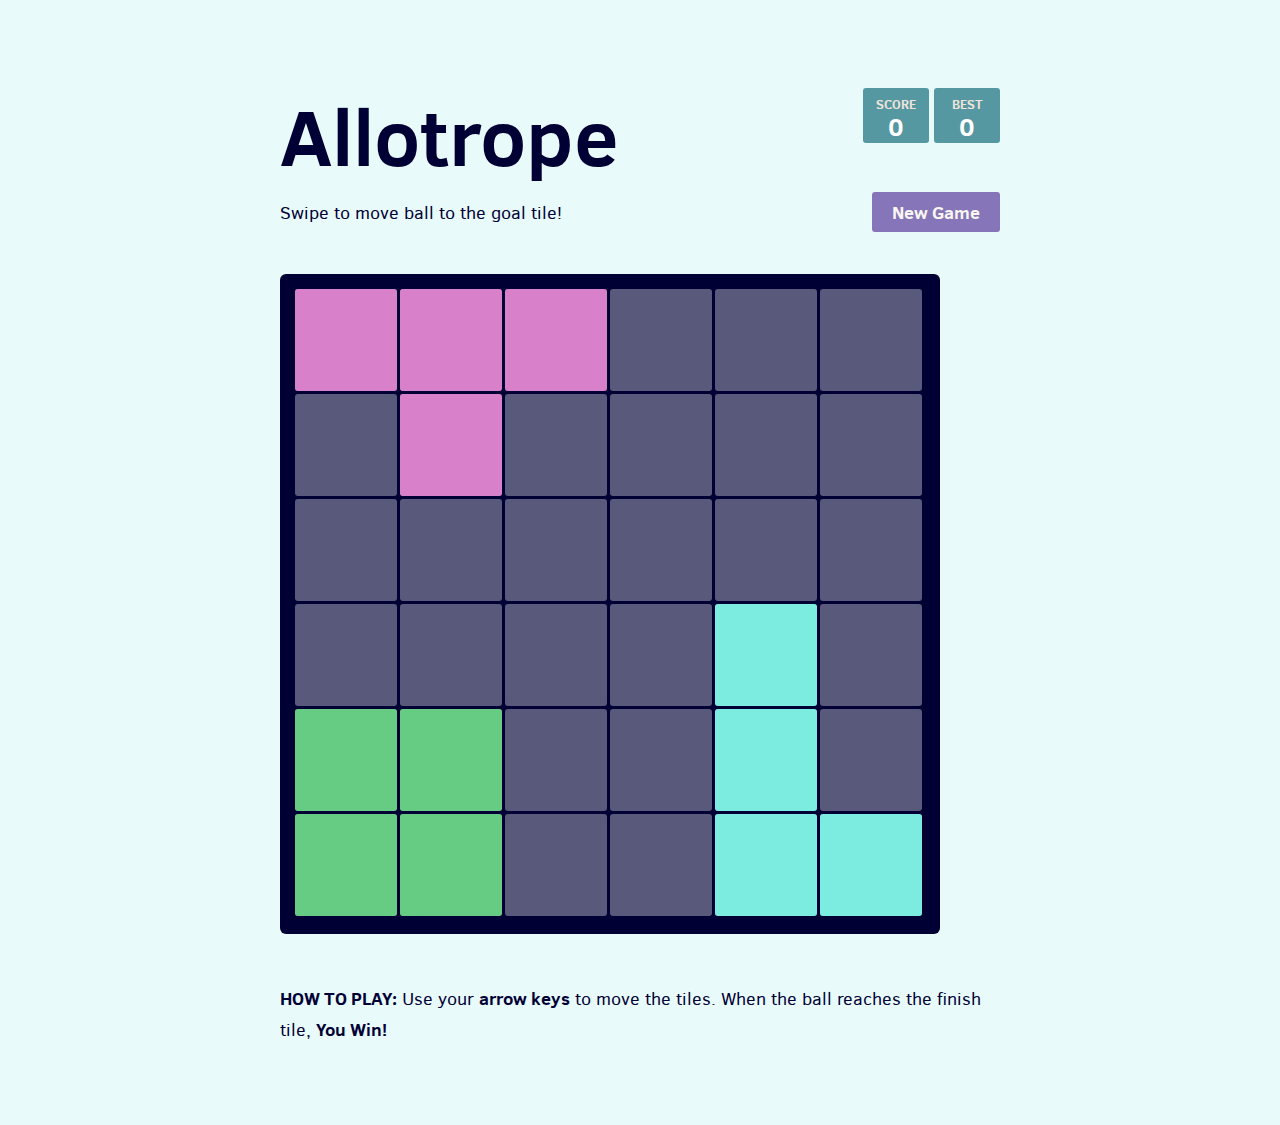
==== index.html @ 6941cb6e "beginning development for proper movement" ====
<!DOCTYPE html>
<html>
<head>
  <meta charset="utf-8">
  <title>Allotrope</title>

  <link href="style/main.css" rel="stylesheet" type="text/css">
  <link rel="shortcut icon" href="http://scott-swarthout.github.io/allotrope-js/Allotrope Logo.ico">
  <link rel="apple-touch-icon" href="meta/apple-touch-icon.png">
  <link rel="apple-touch-startup-image" href="meta/apple-touch-startup-image-640x1096.png" media="(device-width: 320px) and (device-height: 568px) and (-webkit-device-pixel-ratio: 2)"> <!-- iPhone 5+ -->
  <link rel="apple-touch-startup-image" href="meta/apple-touch-startup-image-640x920.png"  media="(device-width: 320px) and (device-height: 480px) and (-webkit-device-pixel-ratio: 2)"> <!-- iPhone, retina -->
  <meta name="apple-mobile-web-app-capable" content="yes">
  <meta name="apple-mobile-web-app-status-bar-style" content="black">

  <meta name="HandheldFriendly" content="True">
  <meta name="MobileOptimized" content="320">
  <meta name="viewport" content="width=device-width, target-densitydpi=160dpi, initial-scale=1.0, maximum-scale=1, user-scalable=no, minimal-ui">
</head>
<body>
  <div class="container">
    <div class="heading">
      <h1 class="title">Allotrope</h1>
      <div class="scores-container">
        <div class="score-container">0</div>
        <div class="best-container">0</div>
      </div>
    </div>

    <div class="above-game">
      <p class="game-intro">Swipe to move ball to the goal tile!</p>
      <a class="restart-button">New Game</a>
    </div>

    <div class="game-container">
      <div class="game-message">
        <p></p>
        <div class="lower">
	        <a class="keep-playing-button">Keep going</a>
          <a class="retry-button">Try again</a>
        </div>
      </div>

      <div class="grid-container">
        <div class="grid-row">
          <div class="grid-cell"></div>
          <div class="grid-goalcell"></div>
          <div class="grid-cell"></div>
          <div class="grid-cell"></div>
          <div class="grid-cell"></div>
          <div class="grid-cell"></div>
        </div>
        <div class="grid-row">
          <div class="grid-cell"></div>
          <div class="grid-cell"></div>
          <div class="grid-cell"></div>
          <div class="grid-cell"></div>
          <div class="grid-cell"></div>
          <div class="grid-cell"></div>
        </div>
        <div class="grid-row">
          <div class="grid-cell"></div>
          <div class="grid-cell"></div>
          <div class="grid-cell"></div>
          <div class="grid-cell"></div>
          <div class="grid-cell"></div>
          <div class="grid-cell"></div>
        </div>
        <div class="grid-row">
          <div class="grid-cell"></div>
          <div class="grid-cell"></div>
          <div class="grid-cell"></div>
          <div class="grid-cell"></div>
          <div class="grid-cell"></div>
          <div class="grid-cell"></div>
        </div>
        <div class="grid-row">
          <div class="grid-cell"></div>
          <div class="grid-cell"></div>
          <div class="grid-cell"></div>
          <div class="grid-cell"></div>
          <div class="grid-cell"></div>
          <div class="grid-cell"></div>
        </div>
        <div class="grid-row">
          <div class="grid-cell"></div>
          <div class="grid-cell"></div>
          <div class="grid-cell"></div>
          <div class="grid-cell"></div>
          <div class="grid-cell"></div>
          <div class="grid-cell"></div>
        </div>
      </div>

      <div class="tile-container">

      </div>
    </div>

    <p class="game-explanation">
      <strong class="important">How to play:</strong> Use your <strong>arrow keys</strong> to move the tiles. When the ball reaches the finish tile, <strong>You Win!</strong>
    </p>
   
  </div>
  <script src="http://ajax.googleapis.com/ajax/libs/jquery/1.11.1/jquery.min.js"></script>
  <script src="js/bind_polyfill.js"></script>
  <script src="js/classlist_polyfill.js"></script>
  <script src="js/animframe_polyfill.js"></script>
  <script src="js/keyboard_input_manager.js"></script>
  <script src="js/html_actuator.js"></script>
  <script src="js/grid.js"></script>
  <script src="js/tile.js"></script>
  <script src="js/local_storage_manager.js"></script>
  <script src="js/game_manager.js"></script>
  <script src="js/application.js"></script>
</body>
</html>
---- style/main.css ----
@import url(fonts/clear-sans.css);
html, body {
  margin: 0;
  padding: 0;
  background: #E9FAFA;
  color: #000035;
  font-family: "Clear Sans", "Helvetica Neue", Arial, sans-serif;
  font-size: 18px; }

body {
  margin: 80px 0; }

.heading:after {
  content: "";
  display: block;
  clear: both; }

h1.title {
  font-size: 80px;
  font-weight: bold;
  margin: 0;
  display: block;
  float: left; }

@-webkit-keyframes move-up {
  0% {
    top: 25px;
    opacity: 1; }

  100% {
    top: -50px;
    opacity: 0; } }
@-moz-keyframes move-up {
  0% {
    top: 25px;
    opacity: 1; }

  100% {
    top: -50px;
    opacity: 0; } }
@keyframes move-up {
  0% {
    top: 25px;
    opacity: 1; }

  100% {
    top: -50px;
    opacity: 0; } }
.scores-container {
  float: right;
  text-align: right; }

.score-container, .best-container {
  position: relative;
  display: inline-block;
  background: #5698A2;
  padding: 15px 25px;
  font-size: 25px;
  height: 25px;
  line-height: 47px;
  font-weight: bold;
  border-radius: 3px;
  color: white;
  margin-top: 8px;
  text-align: center; }
  .score-container:after, .best-container:after {
    position: absolute;
    width: 100%;
    top: 10px;
    left: 0;
    text-transform: uppercase;
    font-size: 13px;
    line-height: 13px;
    text-align: center;
    color: #eee4da; }
  .score-container .score-addition, .best-container .score-addition {
    position: absolute;
    right: 30px;
    color: red;
    font-size: 25px;
    line-height: 25px;
    font-weight: bold;
    color: rgba(119, 110, 101, 0.9);
    z-index: 100;
    -webkit-animation: move-up 600ms ease-in;
    -moz-animation: move-up 600ms ease-in;
    animation: move-up 600ms ease-in;
    -webkit-animation-fill-mode: both;
    -moz-animation-fill-mode: both;
    animation-fill-mode: both; }

.score-container:after {
  content: "Score"; }

.best-container:after {
  content: "Best"; }

p {
  margin-top: 0;
  margin-bottom: 10px;
  line-height: 1.65; }

a {
  color: #776e65;
  font-weight: bold;
  text-decoration: underline;
  cursor: pointer; }

strong.important {
  text-transform: uppercase; }

hr {
  border: none;
  border-bottom: 1px solid #d8d4d0;
  margin-top: 20px;
  margin-bottom: 30px; }

.container {
  width: 720px; /*Changed Value*/
  margin: 0 auto; }

@-webkit-keyframes fade-in {
  0% {
    opacity: 0; }

  100% {
    opacity: 1; } }
@-moz-keyframes fade-in {
  0% {
    opacity: 0; }

  100% {
    opacity: 1; } }
@keyframes fade-in {
  0% {
    opacity: 0; }

  100% {
    opacity: 1; } }
.game-container {
  margin-top: 40px;
  position: relative;
  padding: 15px;
  cursor: default;
  -webkit-touch-callout: none;
  -ms-touch-callout: none;
  -webkit-user-select: none;
  -moz-user-select: none;
  -ms-user-select: none;
  -ms-touch-action: none;
  touch-action: none;
  background: #000035;
  border-radius: 6px;
  width: 660px; /*Changed Value*/
  height: 660px;/*Changed Value*/
  -webkit-box-sizing: border-box;
  -moz-box-sizing: border-box;
  box-sizing: border-box; }
  .game-container .game-message {
    display: none;
    position: absolute;
    top: 0;
    right: 0;
    bottom: 0;
    left: 0;
    background: rgba(238, 228, 218, 0.5);
    z-index: 100;
    text-align: center;
    -webkit-animation: fade-in 800ms ease 1200ms;
    -moz-animation: fade-in 800ms ease 1200ms;
    animation: fade-in 800ms ease 1200ms;
    -webkit-animation-fill-mode: both;
    -moz-animation-fill-mode: both;
    animation-fill-mode: both; }
    .game-container .game-message p {
      font-size: 60px;
      font-weight: bold;
      height: 60px;
      line-height: 60px;
      margin-top: 222px; }
    .game-container .game-message .lower {
      display: block;
      margin-top: 59px; }
    .game-container .game-message a {
      display: inline-block;
      background: #8f7a66;
      border-radius: 3px;
      padding: 0 20px;
      text-decoration: none;
      color: #f9f6f2;
      height: 40px;
      line-height: 42px;
      margin-left: 9px; }
      .game-container .game-message a.keep-playing-button {
        display: none; }
    .game-container .game-message.game-won {
      background: rgba(237, 194, 46, 0.5);
      color: #f9f6f2; }
      .game-container .game-message.game-won a.keep-playing-button {
        display: inline-block; }
    .game-container .game-message.game-won, .game-container .game-message.game-over {
      display: block; }

.grid-container {
  position: absolute;
  z-index: 1; }

.grid-row {
  margin-bottom: 3px; }
  .grid-row:last-child {
    margin-bottom: 0; }
  .grid-row:after {
    content: "";
    display: block;
    clear: both; }
.grid-goalcell{
  width: 102px;/*Changed Value*/
  height: 102px;/*Changed Value*/
  margin-right: 3px;
  float: left;
  border-radius: 3px;
  /*background-image: url("file:///home/chronos/u-d3b57c713d5e4509a0c4be93cec22db57192ea99/Downloads/allotrope-js/checkered_border_transparent.png");*/
  background-image: url("http://scott-swarthout.github.io/allotrope-js/checkered_border_transparent.png");
  background-color: rgba(255, 255, 255, 0.35);
}
.grid-cell {
  width: 102px;/*Changed Value*/
  height: 102px;/*Changed Value*/
  margin-right: 3px;
  float: left;
  border-radius: 3px;
  background-color: rgba(255, 255, 255, 0.35);
  }
  .grid-cell:last-child {
    margin-right: 0; }

.tile-container {
  position: absolute;
  z-index: 2; }

.tile, .tile .tile-inner {
  width: 102px;/*Changed Value*/
  height: 102px;/*Changed Value*/
  line-height: 112px; }/*Changed Value*/
.tile.tile-position-1-1 {
  -webkit-transform: translate(0px, 0px);
  -moz-transform: translate(0px, 0px);
  transform: translate(0px, 0px); }
.tile.tile-position-1-2 {
  -webkit-transform: translate(0px, 105px);
  -moz-transform: translate(0px, 105px);
  transform: translate(0px, 105px); }
.tile.tile-position-1-3 {
  -webkit-transform: translate(0px, 210px);
  -moz-transform: translate(0px, 210px);
  transform: translate(0px, 210px); }
.tile.tile-position-1-4 {
  -webkit-transform: translate(0px, 315px);
  -moz-transform: translate(0px, 315px);
  transform: translate(0px, 315px); }
.tile.tile-position-1-5 {
  -webkit-transform: translate(0px, 420px);
  -moz-transform: translate(0px, 420px);
  transform: translate(0px, 420px); }
.tile.tile-position-1-6 {
  -webkit-transform: translate(0px, 525px);
  -moz-transform: translate(0px, 525px);
  transform: translate(0px, 525px); }
.tile.tile-position-2-1 {
  -webkit-transform: translate(105px, 0px);
  -moz-transform: translate(105px, 0px);
  transform: translate(105px, 0px); }
.tile.tile-position-2-2 {
  -webkit-transform: translate(105px, 105px);
  -moz-transform: translate(105px, 105px);
  transform: translate(105px, 105px); }
.tile.tile-position-2-3 {
  -webkit-transform: translate(105px, 210px);
  -moz-transform: translate(105px, 210px);
  transform: translate(105px, 210px); }
.tile.tile-position-2-4 {
  -webkit-transform: translate(105px, 315px);
  -moz-transform: translate(105px, 315px);
  transform: translate(105px, 315px); }
.tile.tile-position-2-5 {
  -webkit-transform: translate(105px, 420px);
  -moz-transform: translate(105px, 420px);
  transform: translate(105px, 420px); }
.tile.tile-position-2-6 {
  -webkit-transform: translate(105px, 525px);
  -moz-transform: translate(105px, 525px);
  transform: translate(105px, 525px); }
.tile.tile-position-3-1 {
  -webkit-transform: translate(210px, 0px);
  -moz-transform: translate(210px, 0px);
  transform: translate(210px, 0px); }
.tile.tile-position-3-2 {
  -webkit-transform: translate(210px, 105px);
  -moz-transform: translate(210px, 105px);
  transform: translate(210px, 105px); }
.tile.tile-position-3-3 {
  -webkit-transform: translate(210px, 210px);
  -moz-transform: translate(210px, 210px);
  transform: translate(210px, 210px); }
.tile.tile-position-3-4 {
  -webkit-transform: translate(210px, 315px);
  -moz-transform: translate(210px, 315px);
  transform: translate(210px, 315px); }
.tile.tile-position-3-5 {
  -webkit-transform: translate(210px, 420px);
  -moz-transform: translate(210px, 420px);
  transform: translate(210px, 420px); }
.tile.tile-position-3-6 {
  -webkit-transform: translate(210px, 525px);
  -moz-transform: translate(210px, 525px);
  transform: translate(210px, 525px); }
.tile.tile-position-4-1 {
  -webkit-transform: translate(315px, 0px);
  -moz-transform: translate(315px, 0px);
  transform: translate(315px, 0px); }
.tile.tile-position-4-2 {
  -webkit-transform: translate(315px, 105px);
  -moz-transform: translate(315px, 105px);
  transform: translate(315px, 105px); }
.tile.tile-position-4-3 {
  -webkit-transform: translate(315px, 210px);
  -moz-transform: translate(315px, 210px);
  transform: translate(315px, 210px); }
.tile.tile-position-4-4 {
  -webkit-transform: translate(315px, 315px);
  -moz-transform: translate(315px, 315px);
  transform: translate(315px, 315px); }
.tile.tile-position-4-5 {
  -webkit-transform: translate(315px, 420px);
  -moz-transform: translate(315px, 420px);
  transform: translate(315px, 420px); }
.tile.tile-position-4-6 {
  -webkit-transform: translate(315px, 525px);
  -moz-transform: translate(315px, 525px);
  transform: translate(315px, 525px); }
.tile.tile-position-5-1 {
  -webkit-transform: translate(420px, 0px);
  -moz-transform: translate(420px, 0px);
  transform: translate(420px, 0px); }
.tile.tile-position-5-2 {
  -webkit-transform: translate(420px, 105px);
  -moz-transform: translate(420px, 105px);
  transform: translate(420px, 105px); }
.tile.tile-position-5-3 {
  -webkit-transform: translate(420px, 210px);
  -moz-transform: translate(420px, 210px);
  transform: translate(420px, 210px); }
.tile.tile-position-5-4 {
  -webkit-transform: translate(420px, 315px);
  -moz-transform: translate(420px, 315px);
  transform: translate(420px, 315px); }
.tile.tile-position-5-5 {
  -webkit-transform: translate(420px, 420);
  -moz-transform: translate(420px, 420px);
  transform: translate(420px, 420px); }
.tile.tile-position-5-6 {
  -webkit-transform: translate(420px, 525px);
  -moz-transform: translate(420px, 525px);
  transform: translate(420px, 525px); }
.tile.tile-position-6-1 {
  -webkit-transform: translate(525px, 0px);
  -moz-transform: translate(525px, 0px);
  transform: translate(525px, 0px); }
.tile.tile-position-6-2 {
  -webkit-transform: translate(525px, 105px);
  -moz-transform: translate(525px, 105px);
  transform: translate(525px, 105px); }
.tile.tile-position-6-3 {
  -webkit-transform: translate(525px, 210px);
  -moz-transform: translate(525px, 210px);
  transform: translate(525px, 210px); }
.tile.tile-position-6-4 {
  -webkit-transform: translate(525px, 315px);
  -moz-transform: translate(525px, 315px);
  transform: translate(525px, 315px); }
.tile.tile-position-6-5 {
  -webkit-transform: translate(525px, 420);
  -moz-transform: translate(525px, 420px);
  transform: translate(525px, 420px); }
.tile.tile-position-6-6 {
  -webkit-transform: translate(525px, 525px);
  -moz-transform: translate(525px, 525px);
  transform: translate(525px, 525px); }
.tile {
  position: absolute;
  -webkit-transition: 200ms ease-in-out;
  -moz-transition: 200ms ease-in-out;
  transition: 200ms ease-in-out;
  -webkit-transition-property: -webkit-transform;
  -moz-transition-property: -moz-transform;
  transition-property: transform; }
  .tile .tile-inner {
    
    background: #eee4da;
    text-align: center;
    font-weight: bold;
    z-index: 10;
    font-size: 55px; }
  .tile.tile-T .tile-inner {
    background: #D880CA;
    border-radius: 3px;
    /*box-shadow: 0 0 30px 10px rgba(243, 215, 116, 0), inset 0 0 0 1px rgba(255, 255, 255, 0); }*/}
  .tile.tile-L .tile-inner {
    background: #7BECDF;
    border-radius: 3px;
    /*box-shadow: 0 0 30px 10px rgba(243, 215, 116, 0), inset 0 0 0 1px rgba(255, 255, 255, 0); }*/}
  .tile.tile-O .tile-inner {
    color: #f9f6f2;
    background: #67CC83;
    border-radius: 3px;}
  .tile.tile-S .tile-inner {
    color: #f9f6f2;
    background: #759AFA;
    border-radius: 3px;
  }
  .tile.tile-Z .tile-inner {
    color: #f9f6f2;
    background: #E0E044;
    border-radius: 3px;
  }
  .tile.tile-J .tile-inner {
    color: #f9f6f2;
    background: #C466F0;
    border-radius: 3px;
  }
  .tile.tile-W .tile-inner {
    color: #f9f6f2;
    background: #000035;
    border-radius: 3px;
  }
  .tile.tile-B .tile-inner {
    color: #f9f6f2;
    background: #FFFFFF;
    border-radius: 51px;
  }
  /*.tile.tile-128 .tile-inner {*/
  /*  color: #f9f6f2;*/
  /*  background: #edcf72;*/
    /*box-shadow: 0 0 30px 10px rgba(243, 215, 116, 0.2381), inset 0 0 0 1px rgba(255, 255, 255, 0.14286);*/
  /*  font-size: 45px; }*/
  /*  @media screen and (max-width: 720px) {*/
  /*    .tile.tile-128 .tile-inner {*/
  /*      font-size: 25px; } }*/
  /*.tile.tile-256 .tile-inner {*/
  /*  color: #f9f6f2;*/
  /*  background: #edcc61;*/
    /*box-shadow: 0 0 30px 10px rgba(243, 215, 116, 0.31746), inset 0 0 0 1px rgba(255, 255, 255, 0.19048);*/
  /*  font-size: 45px; }*/
  /*  @media screen and (max-width: 720px) {*/
  /*    .tile.tile-256 .tile-inner {*/
  /*      font-size: 25px; } }*/
  /*.tile.tile-512 .tile-inner {*/
  /*  color: #f9f6f2;*/
  /*  background: #edc850;*/
    /*box-shadow: 0 0 30px 10px rgba(243, 215, 116, 0.39683), inset 0 0 0 1px rgba(255, 255, 255, 0.2381);*/
  /*  font-size: 45px; }*/
  /*  @media screen and (max-width: 720px) {*/
  /*    .tile.tile-512 .tile-inner {*/
  /*      font-size: 25px; } }*/
  /*.tile.tile-1024 .tile-inner {*/
  /*  color: #f9f6f2;*/
  /*  background: #edc53f;*/
    /*box-shadow: 0 0 30px 10px rgba(243, 215, 116, 0.47619), inset 0 0 0 1px rgba(255, 255, 255, 0.28571);*/
  /*  font-size: 35px; }*/
  /*  @media screen and (max-width: 720px) {*/
  /*    .tile.tile-1024 .tile-inner {*/
  /*      font-size: 15px; } }*/
  /*.tile.tile-2048 .tile-inner {*/
  /*  color: #f9f6f2;*/
  /*  background: #edc22e;*/
    /*box-shadow: 0 0 30px 10px rgba(243, 215, 116, 0.55556), inset 0 0 0 1px rgba(255, 255, 255, 0.33333);*/
  /*  font-size: 35px; }*/
  /*  @media screen and (max-width: 720px) {*/
  /*    .tile.tile-2048 .tile-inner {*/
  /*      font-size: 15px; } }*/
  /*.tile.tile-super .tile-inner {*/
  /*  color: #f9f6f2;*/
  /*  background: #3c3a32;*/
  /*  font-size: 30px; }*/
  /*  @media screen and (max-width: 720px) {*/
  /*    .tile.tile-super .tile-inner {*/
  /*      font-size: 10px; } }*/

@-webkit-keyframes appear {
  0% {
    opacity: 0;
    -webkit-transform: scale(0);
    -moz-transform: scale(0);
    transform: scale(0); }

  100% {
    opacity: 1;
    -webkit-transform: scale(1);
    -moz-transform: scale(1);
    transform: scale(1); } }
@-moz-keyframes appear {
  0% {
    opacity: 0;
    -webkit-transform: scale(0);
    -moz-transform: scale(0);
    transform: scale(0); }

  100% {
    opacity: 1;
    -webkit-transform: scale(1);
    -moz-transform: scale(1);
    transform: scale(1); } }
@keyframes appear {
  0% {
    opacity: 0;
    -webkit-transform: scale(0);
    -moz-transform: scale(0);
    transform: scale(0); }

  100% {
    opacity: 1;
    -webkit-transform: scale(1);
    -moz-transform: scale(1);
    transform: scale(1); } }
.tile-new .tile-inner {
  -webkit-animation: appear 200ms ease 100ms;
  -moz-animation: appear 200ms ease 100ms;
  animation: appear 200ms ease 100ms;
  -webkit-animation-fill-mode: backwards;
  -moz-animation-fill-mode: backwards;
  animation-fill-mode: backwards; }

@-webkit-keyframes pop {
  0% {
    -webkit-transform: scale(0);
    -moz-transform: scale(0);
    transform: scale(0); }

  50% {
    -webkit-transform: scale(1.2);
    -moz-transform: scale(1.2);
    transform: scale(1.2); }

  100% {
    -webkit-transform: scale(1);
    -moz-transform: scale(1);
    transform: scale(1); } }
@-moz-keyframes pop {
  0% {
    -webkit-transform: scale(0);
    -moz-transform: scale(0);
    transform: scale(0); }

  50% {
    -webkit-transform: scale(1.2);
    -moz-transform: scale(1.2);
    transform: scale(1.2); }

  100% {
    -webkit-transform: scale(1);
    -moz-transform: scale(1);
    transform: scale(1); } }
@keyframes pop {
  0% {
    -webkit-transform: scale(0);
    -moz-transform: scale(0);
    transform: scale(0); }

  50% {
    -webkit-transform: scale(1.2);
    -moz-transform: scale(1.2);
    transform: scale(1.2); }

  100% {
    -webkit-transform: scale(1);
    -moz-transform: scale(1);
    transform: scale(1); } }
.tile-merged .tile-inner {
  z-index: 20;
  -webkit-animation: pop 200ms ease 100ms;
  -moz-animation: pop 200ms ease 100ms;
  animation: pop 200ms ease 100ms;
  -webkit-animation-fill-mode: backwards;
  -moz-animation-fill-mode: backwards;
  animation-fill-mode: backwards; }

.above-game:after {
  content: "";
  display: block;
  clear: both; }

.game-intro {
  float: left;
  line-height: 42px;
  margin-bottom: 0; }

.restart-button {
  display: inline-block;
  background: #8675B9;
  border-radius: 3px;
  padding: 0 20px;
  text-decoration: none;
  color: #f9f6f2;
  height: 40px;
  line-height: 42px;
  display: block;
  text-align: center;
  float: right; }

.game-explanation {
  margin-top: 50px; }

@media screen and (max-width: 720px) {
  html, body {
    font-size: 15px; }

  body {
    margin: 20px 0;
    padding: 0 20px; }

  h1.title {
    font-size: 27px;
    margin-top: 15px; }

  .container {
    width: 280px;
    margin: 0 auto; }

  .score-container, .best-container {
    margin-top: 0;
    padding: 15px 10px;
    min-width: 40px; }

  .heading {
    margin-bottom: 10px; }

  .game-intro {
    width: 55%;
    display: block;
    box-sizing: border-box;
    line-height: 1.65; }

  .restart-button {
    width: 42%;
    padding: 0;
    display: block;
    box-sizing: border-box;
    margin-top: 2px; }
    
  .grid-goalcell{
  width: 45px;/*Changed Value*/
  height: 45px;/*Changed Value*/
  margin-right: 3px;
  float: left;
  border-radius: 3px;
  /*background-image: url("file:///home/chronos/u-d3b57c713d5e4509a0c4be93cec22db57192ea99/Downloads/allotrope-js/checkered_border_transparent_small.png");*/
  background-image: url("http://scott-swarthout.github.io/allotrope-js/checkered_border_transparent_small.png");
  background-color: rgba(255, 255, 255, 0.35);
}

  .game-container {
    margin-top: 17px;
    position: relative;
    padding: 10px;
    cursor: default;
    -webkit-touch-callout: none;
    -ms-touch-callout: none;
    -webkit-user-select: none;
    -moz-user-select: none;
    -ms-user-select: none;
    -ms-touch-action: none;
    touch-action: none;
    background: #000035;
    border-radius: 6px;
    width: 308px;
    height: 308px;
    -webkit-box-sizing: border-box;
    -moz-box-sizing: border-box;
    box-sizing: border-box; }
    .game-container .game-message {
      display: none;
      position: absolute;
      top: 0;
      right: 0;
      bottom: 0;
      left: 0;
      background: rgba(238, 228, 218, 0.5);
      z-index: 100;
      text-align: center;
      -webkit-animation: fade-in 800ms ease 1200ms;
      -moz-animation: fade-in 800ms ease 1200ms;
      animation: fade-in 800ms ease 1200ms;
      -webkit-animation-fill-mode: both;
      -moz-animation-fill-mode: both;
      animation-fill-mode: both; }
      .game-container .game-message p {
        font-size: 60px;
        font-weight: bold;
        height: 60px;
        line-height: 60px;
        margin-top: 222px; }
      .game-container .game-message .lower {
        display: block;
        margin-top: 59px; }
      .game-container .game-message a {
        display: inline-block;
        background: #8f7a66;
        border-radius: 3px;
        padding: 0 20px;
        text-decoration: none;
        color: #f9f6f2;
        height: 40px;
        line-height: 42px;
        margin-left: 9px; }
        .game-container .game-message a.keep-playing-button {
          display: none; }
      .game-container .game-message.game-won {
        background: rgba(237, 194, 46, 0.5);
        color: #f9f6f2; }
        .game-container .game-message.game-won a.keep-playing-button {
          display: inline-block; }
      .game-container .game-message.game-won, .game-container .game-message.game-over {
        display: block; }

  .grid-container {
    height:288px;
    width:288px;
    position: absolute;
    z-index: 1; }

  .grid-row {
    margin-bottom: 10px;
    height:38px;
    width:288px;
  }
    /*.grid-row:last-child {*/
    /*  margin-bottom: 0; }*/
    .grid-row:after {
      content: "";
      display: block;
      clear: both; }

  .grid-cell {
    width: 45px;
    height: 45px;
    margin-right: 3px;
    float: left;
    border-radius: 3px;
    background: rgba(255, 255, 255, 0.35); }
    .grid-cell:last-child {
      margin-right: 0; }

  .tile-container {
    position: absolute;
    z-index: 2; }

  .tile, .tile .tile-inner {
    width: 45px;
    height: 45px;
    line-height: 67.5px; }
 .tile.tile-position-1-1 {
  -webkit-transform: translate(0px, 0px);
  -moz-transform: translate(0px, 0px);
  transform: translate(0px, 0px); }
.tile.tile-position-1-2 {
  -webkit-transform: translate(0px, 48px);
  -moz-transform: translate(0px, 48px);
  transform: translate(0px, 48px); }
.tile.tile-position-1-3 {
  -webkit-transform: translate(0px, 96px);
  -moz-transform: translate(0px, 96px);
  transform: translate(0px, 96px); }
.tile.tile-position-1-4 {
  -webkit-transform: translate(0px, 144px);
  -moz-transform: translate(0px, 144px);
  transform: translate(0px, 144px); }
.tile.tile-position-1-5 {
  -webkit-transform: translate(0px, 192px);
  -moz-transform: translate(0px, 192px);
  transform: translate(0px, 192px); }
.tile.tile-position-1-6 {
  -webkit-transform: translate(0px, 240px);
  -moz-transform: translate(0px, 240px);
  transform: translate(0px, 240px); }
.tile.tile-position-2-1 {
  -webkit-transform: translate(48px, 0px);
  -moz-transform: translate(48px, 0px);
  transform: translate(48px, 0px); }
.tile.tile-position-2-2 {
  -webkit-transform: translate(48px, 48px);
  -moz-transform: translate(48px, 48px);
  transform: translate(48px, 48px); }
.tile.tile-position-2-3 {
  -webkit-transform: translate(48px, 96px);
  -moz-transform: translate(48px, 96px);
  transform: translate(48px, 96px); }
.tile.tile-position-2-4 {
  -webkit-transform: translate(48px, 144px);
  -moz-transform: translate(48px, 144px);
  transform: translate(48px, 144px); }
.tile.tile-position-2-5 {
  -webkit-transform: translate(48px, 192px);
  -moz-transform: translate(48px, 192px);
  transform: translate(48px, 192px); }
.tile.tile-position-2-6 {
  -webkit-transform: translate(48px, 240px);
  -moz-transform: translate(48px, 240px);
  transform: translate(48px, 240px); }
.tile.tile-position-3-1 {
  -webkit-transform: translate(96px, 0px);
  -moz-transform: translate(96px, 0px);
  transform: translate(96px, 0px); }
.tile.tile-position-3-2 {
  -webkit-transform: translate(96px, 48px);
  -moz-transform: translate(96px, 48px);
  transform: translate(96px, 48px); }
.tile.tile-position-3-3 {
  -webkit-transform: translate(96px, 96px);
  -moz-transform: translate(96px, 96px);
  transform: translate(96px, 96px); }
.tile.tile-position-3-4 {
  -webkit-transform: translate(96px, 144px);
  -moz-transform: translate(96px, 144px);
  transform: translate(96px, 144px); }
.tile.tile-position-3-5 {
  -webkit-transform: translate(96px, 192px);
  -moz-transform: translate(96px, 192px);
  transform: translate(96px, 192px); }
.tile.tile-position-3-6 {
  -webkit-transform: translate(96px, 240px);
  -moz-transform: translate(96px, 240px);
  transform: translate(96px, 240px); }
.tile.tile-position-4-1 {
  -webkit-transform: translate(144px, 0px);
  -moz-transform: translate(144px, 0px);
  transform: translate(144px, 0px); }
.tile.tile-position-4-2 {
  -webkit-transform: translate(144px, 48px);
  -moz-transform: translate(144px, 48px);
  transform: translate(144px, 48px); }
.tile.tile-position-4-3 {
  -webkit-transform: translate(144px, 96px);
  -moz-transform: translate(144px, 96px);
  transform: translate(144px, 96px); }
.tile.tile-position-4-4 {
  -webkit-transform: translate(144px, 144px);
  -moz-transform: translate(144px, 144px);
  transform: translate(144px, 144px); }
.tile.tile-position-4-5 {
  -webkit-transform: translate(144px, 192px);
  -moz-transform: translate(144px, 192px);
  transform: translate(144px, 192px); }
.tile.tile-position-4-6 {
  -webkit-transform: translate(144px, 240px);
  -moz-transform: translate(144px, 240px);
  transform: translate(144px, 240px); }
.tile.tile-position-5-1 {
  -webkit-transform: translate(192px, 0px);
  -moz-transform: translate(192px, 0px);
  transform: translate(192px, 0px); }
.tile.tile-position-5-2 {
  -webkit-transform: translate(192px, 48px);
  -moz-transform: translate(192px, 48px);
  transform: translate(192px, 48px); }
.tile.tile-position-5-3 {
  -webkit-transform: translate(192px, 96px);
  -moz-transform: translate(192px, 96px);
  transform: translate(192px, 96px); }
.tile.tile-position-5-4 {
  -webkit-transform: translate(192px, 144px);
  -moz-transform: translate(192px, 144px);
  transform: translate(192px, 144px); }
.tile.tile-position-5-5 {
  -webkit-transform: translate(192px, 192);
  -moz-transform: translate(192px, 192px);
  transform: translate(192px, 192px); }
.tile.tile-position-5-6 {
  -webkit-transform: translate(192px, 240px);
  -moz-transform: translate(192px, 240px);
  transform: translate(192px, 240px); }
.tile.tile-position-6-1 {
  -webkit-transform: translate(240px, 0px);
  -moz-transform: translate(240px, 0px);
  transform: translate(240px, 0px); }
.tile.tile-position-6-2 {
  -webkit-transform: translate(240px, 48px);
  -moz-transform: translate(240px, 48px);
  transform: translate(240px, 48px); }
.tile.tile-position-6-3 {
  -webkit-transform: translate(240px, 96px);
  -moz-transform: translate(240px, 96px);
  transform: translate(240px, 96px); }
.tile.tile-position-6-4 {
  -webkit-transform: translate(240px, 144px);
  -moz-transform: translate(240px, 144px);
  transform: translate(240px, 144px); }
.tile.tile-position-6-5 {
  -webkit-transform: translate(240px, 192);
  -moz-transform: translate(240px, 192px);
  transform: translate(240px, 192px); }
.tile.tile-position-6-6 {
  -webkit-transform: translate(240px, 240px);
  -moz-transform: translate(240px, 240px);
  transform: translate(240px, 240px); }

  .tile .tile-inner {
    font-size: 35px; }

  .game-message p {
    font-size: 30px !important;
    height: 30px !important;
    line-height: 30px !important;
    margin-top: 90px !important; }
  .game-message .lower {
    margin-top: 30px !important; } }
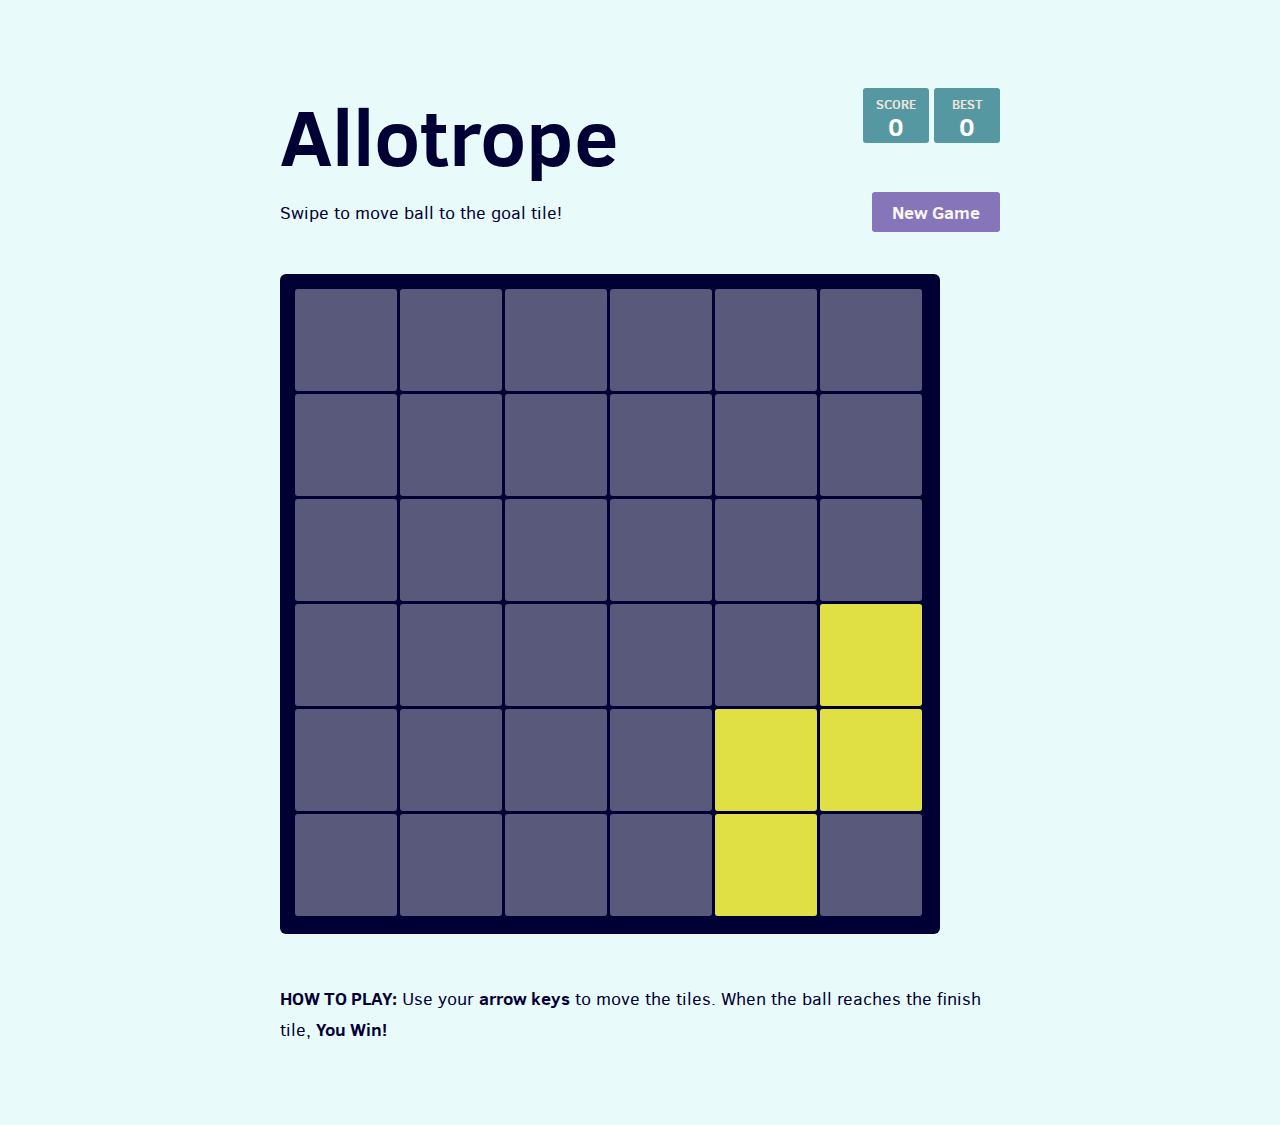
==== commit a084cd1f: "removed apple meta data" ====
--- a/index.html
+++ b/index.html
@@ -6,15 +6,15 @@
 
   <link href="style/main.css" rel="stylesheet" type="text/css">
   <link rel="shortcut icon" href="http://scott-swarthout.github.io/allotrope-js/Allotrope Logo.ico">
-  <link rel="apple-touch-icon" href="meta/apple-touch-icon.png">
-  <link rel="apple-touch-startup-image" href="meta/apple-touch-startup-image-640x1096.png" media="(device-width: 320px) and (device-height: 568px) and (-webkit-device-pixel-ratio: 2)"> <!-- iPhone 5+ -->
-  <link rel="apple-touch-startup-image" href="meta/apple-touch-startup-image-640x920.png"  media="(device-width: 320px) and (device-height: 480px) and (-webkit-device-pixel-ratio: 2)"> <!-- iPhone, retina -->
-  <meta name="apple-mobile-web-app-capable" content="yes">
-  <meta name="apple-mobile-web-app-status-bar-style" content="black">
+  <!--<link rel="apple-touch-icon" href="meta/apple-touch-icon.png">-->
+  <!--<link rel="apple-touch-startup-image" href="meta/apple-touch-startup-image-640x1096.png" media="(device-width: 320px) and (device-height: 568px) and (-webkit-device-pixel-ratio: 2)">-->
+  <!--<link rel="apple-touch-startup-image" href="meta/apple-touch-startup-image-640x920.png"  media="(device-width: 320px) and (device-height: 480px) and (-webkit-device-pixel-ratio: 2)">-->
+  <!--<meta name="apple-mobile-web-app-capable" content="yes">-->
+  <!--<meta name="apple-mobile-web-app-status-bar-style" content="black">-->
 
-  <meta name="HandheldFriendly" content="True">
-  <meta name="MobileOptimized" content="320">
-  <meta name="viewport" content="width=device-width, target-densitydpi=160dpi, initial-scale=1.0, maximum-scale=1, user-scalable=no, minimal-ui">
+  <!--<meta name="HandheldFriendly" content="True">-->
+  <!--<meta name="MobileOptimized" content="320">-->
+  <!--<meta name="viewport" content="width=device-width, target-densitydpi=160dpi, initial-scale=1.0, maximum-scale=1, user-scalable=no, minimal-ui">-->
 </head>
 <body>
   <div class="container">
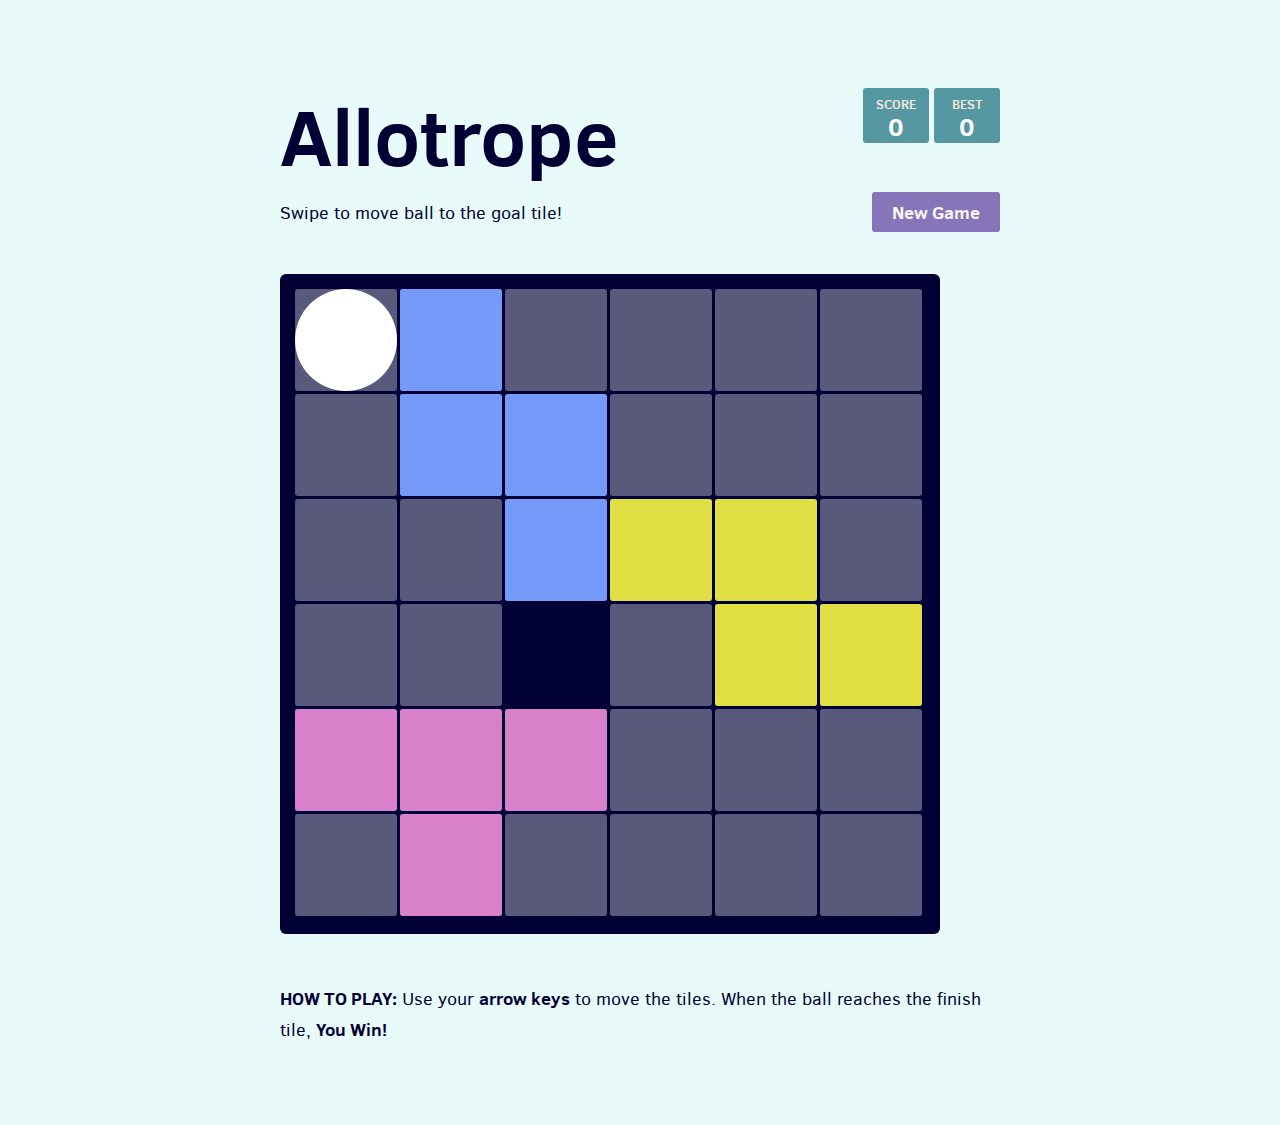
==== commit 93303bcc: "testing ios compatibility" ====
--- a/index.html
+++ b/index.html
@@ -6,6 +6,7 @@
 
   <link href="style/main.css" rel="stylesheet" type="text/css">
   <link rel="shortcut icon" href="http://scott-swarthout.github.io/allotrope-js/Allotrope Logo.ico">
+  <meta name="viewport" content="width=device-width,height=device-height,initial-scale=1,maximum-scale=1,user-scalable=yes" />
   <!--<link rel="apple-touch-icon" href="meta/apple-touch-icon.png">-->
   <!--<link rel="apple-touch-startup-image" href="meta/apple-touch-startup-image-640x1096.png" media="(device-width: 320px) and (device-height: 568px) and (-webkit-device-pixel-ratio: 2)">-->
   <!--<link rel="apple-touch-startup-image" href="meta/apple-touch-startup-image-640x920.png"  media="(device-width: 320px) and (device-height: 480px) and (-webkit-device-pixel-ratio: 2)">-->
--- a/style/main.css
+++ b/style/main.css
@@ -610,306 +610,306 @@
 .game-explanation {
   margin-top: 50px; }
 
-@media screen and (max-width: 720px) {
-  html, body {
-    font-size: 15px; }
-
-  body {
-    margin: 20px 0;
-    padding: 0 20px; }
-
-  h1.title {
-    font-size: 27px;
-    margin-top: 15px; }
-
-  .container {
-    width: 280px;
-    margin: 0 auto; }
-
-  .score-container, .best-container {
-    margin-top: 0;
-    padding: 15px 10px;
-    min-width: 40px; }
-
-  .heading {
-    margin-bottom: 10px; }
-
-  .game-intro {
-    width: 55%;
-    display: block;
-    box-sizing: border-box;
-    line-height: 1.65; }
-
-  .restart-button {
-    width: 42%;
-    padding: 0;
-    display: block;
-    box-sizing: border-box;
-    margin-top: 2px; }
+/*@media screen and (max-width: 720px) {*/
+/*  html, body {*/
+/*    font-size: 15px; }*/
+
+/*  body {*/
+/*    margin: 20px 0;*/
+/*    padding: 0 20px; }*/
+
+/*  h1.title {*/
+/*    font-size: 27px;*/
+/*    margin-top: 15px; }*/
+
+/*  .container {*/
+/*    width: 308px;*/
+/*    margin: 0 auto; }*/
+
+/*  .score-container, .best-container {*/
+/*    margin-top: 0;*/
+/*    padding: 15px 10px;*/
+/*    min-width: 40px; }*/
+
+/*  .heading {*/
+/*    margin-bottom: 10px; }*/
+
+/*  .game-intro {*/
+/*    width: 55%;*/
+/*    display: block;*/
+/*    box-sizing: border-box;*/
+/*    line-height: 1.65; }*/
+
+/*  .restart-button {*/
+/*    width: 42%;*/
+/*    padding: 0;*/
+/*    display: block;*/
+/*    box-sizing: border-box;*/
+/*    margin-top: 2px; }*/
     
-  .grid-goalcell{
-  width: 45px;/*Changed Value*/
-  height: 45px;/*Changed Value*/
-  margin-right: 3px;
-  float: left;
-  border-radius: 3px;
+/*  .grid-goalcell{*/
+  /*width: 45px;/*Changed Value*/
+  /*height: 45px;/*Changed Value*/
+/*  margin-right: 3px;*/
+/*  float: left;*/
+/*  border-radius: 3px;*/
   /*background-image: url("file:///home/chronos/u-d3b57c713d5e4509a0c4be93cec22db57192ea99/Downloads/allotrope-js/checkered_border_transparent_small.png");*/
-  background-image: url("http://scott-swarthout.github.io/allotrope-js/checkered_border_transparent_small.png");
-  background-color: rgba(255, 255, 255, 0.35);
-}
-
-  .game-container {
-    margin-top: 17px;
-    position: relative;
-    padding: 10px;
-    cursor: default;
-    -webkit-touch-callout: none;
-    -ms-touch-callout: none;
-    -webkit-user-select: none;
-    -moz-user-select: none;
-    -ms-user-select: none;
-    -ms-touch-action: none;
-    touch-action: none;
-    background: #000035;
-    border-radius: 6px;
-    width: 308px;
-    height: 308px;
-    -webkit-box-sizing: border-box;
-    -moz-box-sizing: border-box;
-    box-sizing: border-box; }
-    .game-container .game-message {
-      display: none;
-      position: absolute;
-      top: 0;
-      right: 0;
-      bottom: 0;
-      left: 0;
-      background: rgba(238, 228, 218, 0.5);
-      z-index: 100;
-      text-align: center;
-      -webkit-animation: fade-in 800ms ease 1200ms;
-      -moz-animation: fade-in 800ms ease 1200ms;
-      animation: fade-in 800ms ease 1200ms;
-      -webkit-animation-fill-mode: both;
-      -moz-animation-fill-mode: both;
-      animation-fill-mode: both; }
-      .game-container .game-message p {
-        font-size: 60px;
-        font-weight: bold;
-        height: 60px;
-        line-height: 60px;
-        margin-top: 222px; }
-      .game-container .game-message .lower {
-        display: block;
-        margin-top: 59px; }
-      .game-container .game-message a {
-        display: inline-block;
-        background: #8f7a66;
-        border-radius: 3px;
-        padding: 0 20px;
-        text-decoration: none;
-        color: #f9f6f2;
-        height: 40px;
-        line-height: 42px;
-        margin-left: 9px; }
-        .game-container .game-message a.keep-playing-button {
-          display: none; }
-      .game-container .game-message.game-won {
-        background: rgba(237, 194, 46, 0.5);
-        color: #f9f6f2; }
-        .game-container .game-message.game-won a.keep-playing-button {
-          display: inline-block; }
-      .game-container .game-message.game-won, .game-container .game-message.game-over {
-        display: block; }
-
-  .grid-container {
-    height:288px;
-    width:288px;
-    position: absolute;
-    z-index: 1; }
-
-  .grid-row {
-    margin-bottom: 10px;
-    height:38px;
-    width:288px;
-  }
+/*  background-image: url("http://scott-swarthout.github.io/allotrope-js/checkered_border_transparent_small.png");*/
+/*  background-color: rgba(255, 255, 255, 0.35);*/
+/*}*/
+
+/*  .game-container {*/
+/*    margin-top: 17px;*/
+/*    position: relative;*/
+/*    padding: 10px;*/
+/*    cursor: default;*/
+/*    -webkit-touch-callout: none;*/
+/*    -ms-touch-callout: none;*/
+/*    -webkit-user-select: none;*/
+/*    -moz-user-select: none;*/
+/*    -ms-user-select: none;*/
+/*    -ms-touch-action: none;*/
+/*    touch-action: none;*/
+/*    background: #000035;*/
+/*    border-radius: 6px;*/
+/*    width: 308px;*/
+/*    height: 308px;*/
+/*    -webkit-box-sizing: border-box;*/
+/*    -moz-box-sizing: border-box;*/
+/*    box-sizing: border-box; }*/
+/*    .game-container .game-message {*/
+/*      display: none;*/
+/*      position: absolute;*/
+/*      top: 0;*/
+/*      right: 0;*/
+/*      bottom: 0;*/
+/*      left: 0;*/
+/*      background: rgba(238, 228, 218, 0.5);*/
+/*      z-index: 100;*/
+/*      text-align: center;*/
+/*      -webkit-animation: fade-in 800ms ease 1200ms;*/
+/*      -moz-animation: fade-in 800ms ease 1200ms;*/
+/*      animation: fade-in 800ms ease 1200ms;*/
+/*      -webkit-animation-fill-mode: both;*/
+/*      -moz-animation-fill-mode: both;*/
+/*      animation-fill-mode: both; }*/
+/*      .game-container .game-message p {*/
+/*        font-size: 60px;*/
+/*        font-weight: bold;*/
+/*        height: 60px;*/
+/*        line-height: 60px;*/
+/*        margin-top: 222px; }*/
+/*      .game-container .game-message .lower {*/
+/*        display: block;*/
+/*        margin-top: 59px; }*/
+/*      .game-container .game-message a {*/
+/*        display: inline-block;*/
+/*        background: #8f7a66;*/
+/*        border-radius: 3px;*/
+/*        padding: 0 20px;*/
+/*        text-decoration: none;*/
+/*        color: #f9f6f2;*/
+/*        height: 40px;*/
+/*        line-height: 42px;*/
+/*        margin-left: 9px; }*/
+/*        .game-container .game-message a.keep-playing-button {*/
+/*          display: none; }*/
+/*      .game-container .game-message.game-won {*/
+/*        background: rgba(237, 194, 46, 0.5);*/
+/*        color: #f9f6f2; }*/
+/*        .game-container .game-message.game-won a.keep-playing-button {*/
+/*          display: inline-block; }*/
+/*      .game-container .game-message.game-won, .game-container .game-message.game-over {*/
+/*        display: block; }*/
+
+/*  .grid-container {*/
+/*    height:288px;*/
+/*    width:288px;*/
+/*    position: absolute;*/
+/*    z-index: 1; }*/
+
+/*  .grid-row {*/
+/*    margin-bottom: 10px;*/
+/*    height:38px;*/
+/*    width:288px;*/
+/*  }*/
     /*.grid-row:last-child {*/
     /*  margin-bottom: 0; }*/
-    .grid-row:after {
-      content: "";
-      display: block;
-      clear: both; }
-
-  .grid-cell {
-    width: 45px;
-    height: 45px;
-    margin-right: 3px;
-    float: left;
-    border-radius: 3px;
-    background: rgba(255, 255, 255, 0.35); }
-    .grid-cell:last-child {
-      margin-right: 0; }
-
-  .tile-container {
-    position: absolute;
-    z-index: 2; }
-
-  .tile, .tile .tile-inner {
-    width: 45px;
-    height: 45px;
-    line-height: 67.5px; }
- .tile.tile-position-1-1 {
-  -webkit-transform: translate(0px, 0px);
-  -moz-transform: translate(0px, 0px);
-  transform: translate(0px, 0px); }
-.tile.tile-position-1-2 {
-  -webkit-transform: translate(0px, 48px);
-  -moz-transform: translate(0px, 48px);
-  transform: translate(0px, 48px); }
-.tile.tile-position-1-3 {
-  -webkit-transform: translate(0px, 96px);
-  -moz-transform: translate(0px, 96px);
-  transform: translate(0px, 96px); }
-.tile.tile-position-1-4 {
-  -webkit-transform: translate(0px, 144px);
-  -moz-transform: translate(0px, 144px);
-  transform: translate(0px, 144px); }
-.tile.tile-position-1-5 {
-  -webkit-transform: translate(0px, 192px);
-  -moz-transform: translate(0px, 192px);
-  transform: translate(0px, 192px); }
-.tile.tile-position-1-6 {
-  -webkit-transform: translate(0px, 240px);
-  -moz-transform: translate(0px, 240px);
-  transform: translate(0px, 240px); }
-.tile.tile-position-2-1 {
-  -webkit-transform: translate(48px, 0px);
-  -moz-transform: translate(48px, 0px);
-  transform: translate(48px, 0px); }
-.tile.tile-position-2-2 {
-  -webkit-transform: translate(48px, 48px);
-  -moz-transform: translate(48px, 48px);
-  transform: translate(48px, 48px); }
-.tile.tile-position-2-3 {
-  -webkit-transform: translate(48px, 96px);
-  -moz-transform: translate(48px, 96px);
-  transform: translate(48px, 96px); }
-.tile.tile-position-2-4 {
-  -webkit-transform: translate(48px, 144px);
-  -moz-transform: translate(48px, 144px);
-  transform: translate(48px, 144px); }
-.tile.tile-position-2-5 {
-  -webkit-transform: translate(48px, 192px);
-  -moz-transform: translate(48px, 192px);
-  transform: translate(48px, 192px); }
-.tile.tile-position-2-6 {
-  -webkit-transform: translate(48px, 240px);
-  -moz-transform: translate(48px, 240px);
-  transform: translate(48px, 240px); }
-.tile.tile-position-3-1 {
-  -webkit-transform: translate(96px, 0px);
-  -moz-transform: translate(96px, 0px);
-  transform: translate(96px, 0px); }
-.tile.tile-position-3-2 {
-  -webkit-transform: translate(96px, 48px);
-  -moz-transform: translate(96px, 48px);
-  transform: translate(96px, 48px); }
-.tile.tile-position-3-3 {
-  -webkit-transform: translate(96px, 96px);
-  -moz-transform: translate(96px, 96px);
-  transform: translate(96px, 96px); }
-.tile.tile-position-3-4 {
-  -webkit-transform: translate(96px, 144px);
-  -moz-transform: translate(96px, 144px);
-  transform: translate(96px, 144px); }
-.tile.tile-position-3-5 {
-  -webkit-transform: translate(96px, 192px);
-  -moz-transform: translate(96px, 192px);
-  transform: translate(96px, 192px); }
-.tile.tile-position-3-6 {
-  -webkit-transform: translate(96px, 240px);
-  -moz-transform: translate(96px, 240px);
-  transform: translate(96px, 240px); }
-.tile.tile-position-4-1 {
-  -webkit-transform: translate(144px, 0px);
-  -moz-transform: translate(144px, 0px);
-  transform: translate(144px, 0px); }
-.tile.tile-position-4-2 {
-  -webkit-transform: translate(144px, 48px);
-  -moz-transform: translate(144px, 48px);
-  transform: translate(144px, 48px); }
-.tile.tile-position-4-3 {
-  -webkit-transform: translate(144px, 96px);
-  -moz-transform: translate(144px, 96px);
-  transform: translate(144px, 96px); }
-.tile.tile-position-4-4 {
-  -webkit-transform: translate(144px, 144px);
-  -moz-transform: translate(144px, 144px);
-  transform: translate(144px, 144px); }
-.tile.tile-position-4-5 {
-  -webkit-transform: translate(144px, 192px);
-  -moz-transform: translate(144px, 192px);
-  transform: translate(144px, 192px); }
-.tile.tile-position-4-6 {
-  -webkit-transform: translate(144px, 240px);
-  -moz-transform: translate(144px, 240px);
-  transform: translate(144px, 240px); }
-.tile.tile-position-5-1 {
-  -webkit-transform: translate(192px, 0px);
-  -moz-transform: translate(192px, 0px);
-  transform: translate(192px, 0px); }
-.tile.tile-position-5-2 {
-  -webkit-transform: translate(192px, 48px);
-  -moz-transform: translate(192px, 48px);
-  transform: translate(192px, 48px); }
-.tile.tile-position-5-3 {
-  -webkit-transform: translate(192px, 96px);
-  -moz-transform: translate(192px, 96px);
-  transform: translate(192px, 96px); }
-.tile.tile-position-5-4 {
-  -webkit-transform: translate(192px, 144px);
-  -moz-transform: translate(192px, 144px);
-  transform: translate(192px, 144px); }
-.tile.tile-position-5-5 {
-  -webkit-transform: translate(192px, 192);
-  -moz-transform: translate(192px, 192px);
-  transform: translate(192px, 192px); }
-.tile.tile-position-5-6 {
-  -webkit-transform: translate(192px, 240px);
-  -moz-transform: translate(192px, 240px);
-  transform: translate(192px, 240px); }
-.tile.tile-position-6-1 {
-  -webkit-transform: translate(240px, 0px);
-  -moz-transform: translate(240px, 0px);
-  transform: translate(240px, 0px); }
-.tile.tile-position-6-2 {
-  -webkit-transform: translate(240px, 48px);
-  -moz-transform: translate(240px, 48px);
-  transform: translate(240px, 48px); }
-.tile.tile-position-6-3 {
-  -webkit-transform: translate(240px, 96px);
-  -moz-transform: translate(240px, 96px);
-  transform: translate(240px, 96px); }
-.tile.tile-position-6-4 {
-  -webkit-transform: translate(240px, 144px);
-  -moz-transform: translate(240px, 144px);
-  transform: translate(240px, 144px); }
-.tile.tile-position-6-5 {
-  -webkit-transform: translate(240px, 192);
-  -moz-transform: translate(240px, 192px);
-  transform: translate(240px, 192px); }
-.tile.tile-position-6-6 {
-  -webkit-transform: translate(240px, 240px);
-  -moz-transform: translate(240px, 240px);
-  transform: translate(240px, 240px); }
-
-  .tile .tile-inner {
-    font-size: 35px; }
-
-  .game-message p {
-    font-size: 30px !important;
-    height: 30px !important;
-    line-height: 30px !important;
-    margin-top: 90px !important; }
-  .game-message .lower {
-    margin-top: 30px !important; } }
+/*    .grid-row:after {*/
+/*      content: "";*/
+/*      display: block;*/
+/*      clear: both; }*/
+
+/*  .grid-cell {*/
+/*    width: 45px;*/
+/*    height: 45px;*/
+/*    margin-right: 3px;*/
+/*    float: left;*/
+/*    border-radius: 3px;*/
+/*    background: rgba(255, 255, 255, 0.35); }*/
+/*    .grid-cell:last-child {*/
+/*      margin-right: 0; }*/
+
+/*  .tile-container {*/
+/*    position: absolute;*/
+/*    z-index: 2; }*/
+
+/*  .tile, .tile .tile-inner {*/
+/*    width: 45px;*/
+/*    height: 45px;*/
+/*    line-height: 67.5px; }*/
+/* .tile.tile-position-1-1 {*/
+/*  -webkit-transform: translate(0px, 0px);*/
+/*  -moz-transform: translate(0px, 0px);*/
+/*  transform: translate(0px, 0px); }*/
+/*.tile.tile-position-1-2 {*/
+/*  -webkit-transform: translate(0px, 48px);*/
+/*  -moz-transform: translate(0px, 48px);*/
+/*  transform: translate(0px, 48px); }*/
+/*.tile.tile-position-1-3 {*/
+/*  -webkit-transform: translate(0px, 96px);*/
+/*  -moz-transform: translate(0px, 96px);*/
+/*  transform: translate(0px, 96px); }*/
+/*.tile.tile-position-1-4 {*/
+/*  -webkit-transform: translate(0px, 144px);*/
+/*  -moz-transform: translate(0px, 144px);*/
+/*  transform: translate(0px, 144px); }*/
+/*.tile.tile-position-1-5 {*/
+/*  -webkit-transform: translate(0px, 192px);*/
+/*  -moz-transform: translate(0px, 192px);*/
+/*  transform: translate(0px, 192px); }*/
+/*.tile.tile-position-1-6 {*/
+/*  -webkit-transform: translate(0px, 240px);*/
+/*  -moz-transform: translate(0px, 240px);*/
+/*  transform: translate(0px, 240px); }*/
+/*.tile.tile-position-2-1 {*/
+/*  -webkit-transform: translate(48px, 0px);*/
+/*  -moz-transform: translate(48px, 0px);*/
+/*  transform: translate(48px, 0px); }*/
+/*.tile.tile-position-2-2 {*/
+/*  -webkit-transform: translate(48px, 48px);*/
+/*  -moz-transform: translate(48px, 48px);*/
+/*  transform: translate(48px, 48px); }*/
+/*.tile.tile-position-2-3 {*/
+/*  -webkit-transform: translate(48px, 96px);*/
+/*  -moz-transform: translate(48px, 96px);*/
+/*  transform: translate(48px, 96px); }*/
+/*.tile.tile-position-2-4 {*/
+/*  -webkit-transform: translate(48px, 144px);*/
+/*  -moz-transform: translate(48px, 144px);*/
+/*  transform: translate(48px, 144px); }*/
+/*.tile.tile-position-2-5 {*/
+/*  -webkit-transform: translate(48px, 192px);*/
+/*  -moz-transform: translate(48px, 192px);*/
+/*  transform: translate(48px, 192px); }*/
+/*.tile.tile-position-2-6 {*/
+/*  -webkit-transform: translate(48px, 240px);*/
+/*  -moz-transform: translate(48px, 240px);*/
+/*  transform: translate(48px, 240px); }*/
+/*.tile.tile-position-3-1 {*/
+/*  -webkit-transform: translate(96px, 0px);*/
+/*  -moz-transform: translate(96px, 0px);*/
+/*  transform: translate(96px, 0px); }*/
+/*.tile.tile-position-3-2 {*/
+/*  -webkit-transform: translate(96px, 48px);*/
+/*  -moz-transform: translate(96px, 48px);*/
+/*  transform: translate(96px, 48px); }*/
+/*.tile.tile-position-3-3 {*/
+/*  -webkit-transform: translate(96px, 96px);*/
+/*  -moz-transform: translate(96px, 96px);*/
+/*  transform: translate(96px, 96px); }*/
+/*.tile.tile-position-3-4 {*/
+/*  -webkit-transform: translate(96px, 144px);*/
+/*  -moz-transform: translate(96px, 144px);*/
+/*  transform: translate(96px, 144px); }*/
+/*.tile.tile-position-3-5 {*/
+/*  -webkit-transform: translate(96px, 192px);*/
+/*  -moz-transform: translate(96px, 192px);*/
+/*  transform: translate(96px, 192px); }*/
+/*.tile.tile-position-3-6 {*/
+/*  -webkit-transform: translate(96px, 240px);*/
+/*  -moz-transform: translate(96px, 240px);*/
+/*  transform: translate(96px, 240px); }*/
+/*.tile.tile-position-4-1 {*/
+/*  -webkit-transform: translate(144px, 0px);*/
+/*  -moz-transform: translate(144px, 0px);*/
+/*  transform: translate(144px, 0px); }*/
+/*.tile.tile-position-4-2 {*/
+/*  -webkit-transform: translate(144px, 48px);*/
+/*  -moz-transform: translate(144px, 48px);*/
+/*  transform: translate(144px, 48px); }*/
+/*.tile.tile-position-4-3 {*/
+/*  -webkit-transform: translate(144px, 96px);*/
+/*  -moz-transform: translate(144px, 96px);*/
+/*  transform: translate(144px, 96px); }*/
+/*.tile.tile-position-4-4 {*/
+/*  -webkit-transform: translate(144px, 144px);*/
+/*  -moz-transform: translate(144px, 144px);*/
+/*  transform: translate(144px, 144px); }*/
+/*.tile.tile-position-4-5 {*/
+/*  -webkit-transform: translate(144px, 192px);*/
+/*  -moz-transform: translate(144px, 192px);*/
+/*  transform: translate(144px, 192px); }*/
+/*.tile.tile-position-4-6 {*/
+/*  -webkit-transform: translate(144px, 240px);*/
+/*  -moz-transform: translate(144px, 240px);*/
+/*  transform: translate(144px, 240px); }*/
+/*.tile.tile-position-5-1 {*/
+/*  -webkit-transform: translate(192px, 0px);*/
+/*  -moz-transform: translate(192px, 0px);*/
+/*  transform: translate(192px, 0px); }*/
+/*.tile.tile-position-5-2 {*/
+/*  -webkit-transform: translate(192px, 48px);*/
+/*  -moz-transform: translate(192px, 48px);*/
+/*  transform: translate(192px, 48px); }*/
+/*.tile.tile-position-5-3 {*/
+/*  -webkit-transform: translate(192px, 96px);*/
+/*  -moz-transform: translate(192px, 96px);*/
+/*  transform: translate(192px, 96px); }*/
+/*.tile.tile-position-5-4 {*/
+/*  -webkit-transform: translate(192px, 144px);*/
+/*  -moz-transform: translate(192px, 144px);*/
+/*  transform: translate(192px, 144px); }*/
+/*.tile.tile-position-5-5 {*/
+/*  -webkit-transform: translate(192px, 192);*/
+/*  -moz-transform: translate(192px, 192px);*/
+/*  transform: translate(192px, 192px); }*/
+/*.tile.tile-position-5-6 {*/
+/*  -webkit-transform: translate(192px, 240px);*/
+/*  -moz-transform: translate(192px, 240px);*/
+/*  transform: translate(192px, 240px); }*/
+/*.tile.tile-position-6-1 {*/
+/*  -webkit-transform: translate(240px, 0px);*/
+/*  -moz-transform: translate(240px, 0px);*/
+/*  transform: translate(240px, 0px); }*/
+/*.tile.tile-position-6-2 {*/
+/*  -webkit-transform: translate(240px, 48px);*/
+/*  -moz-transform: translate(240px, 48px);*/
+/*  transform: translate(240px, 48px); }*/
+/*.tile.tile-position-6-3 {*/
+/*  -webkit-transform: translate(240px, 96px);*/
+/*  -moz-transform: translate(240px, 96px);*/
+/*  transform: translate(240px, 96px); }*/
+/*.tile.tile-position-6-4 {*/
+/*  -webkit-transform: translate(240px, 144px);*/
+/*  -moz-transform: translate(240px, 144px);*/
+/*  transform: translate(240px, 144px); }*/
+/*.tile.tile-position-6-5 {*/
+/*  -webkit-transform: translate(240px, 192);*/
+/*  -moz-transform: translate(240px, 192px);*/
+/*  transform: translate(240px, 192px); }*/
+/*.tile.tile-position-6-6 {*/
+/*  -webkit-transform: translate(240px, 240px);*/
+/*  -moz-transform: translate(240px, 240px);*/
+/*  transform: translate(240px, 240px); }*/
+
+/*  .tile .tile-inner {*/
+/*    font-size: 35px; }*/
+
+/*  .game-message p {*/
+/*    font-size: 30px !important;*/
+/*    height: 30px !important;*/
+/*    line-height: 30px !important;*/
+/*    margin-top: 90px !important; }*/
+/*  .game-message .lower {*/
+/*    margin-top: 30px !important; } }*/
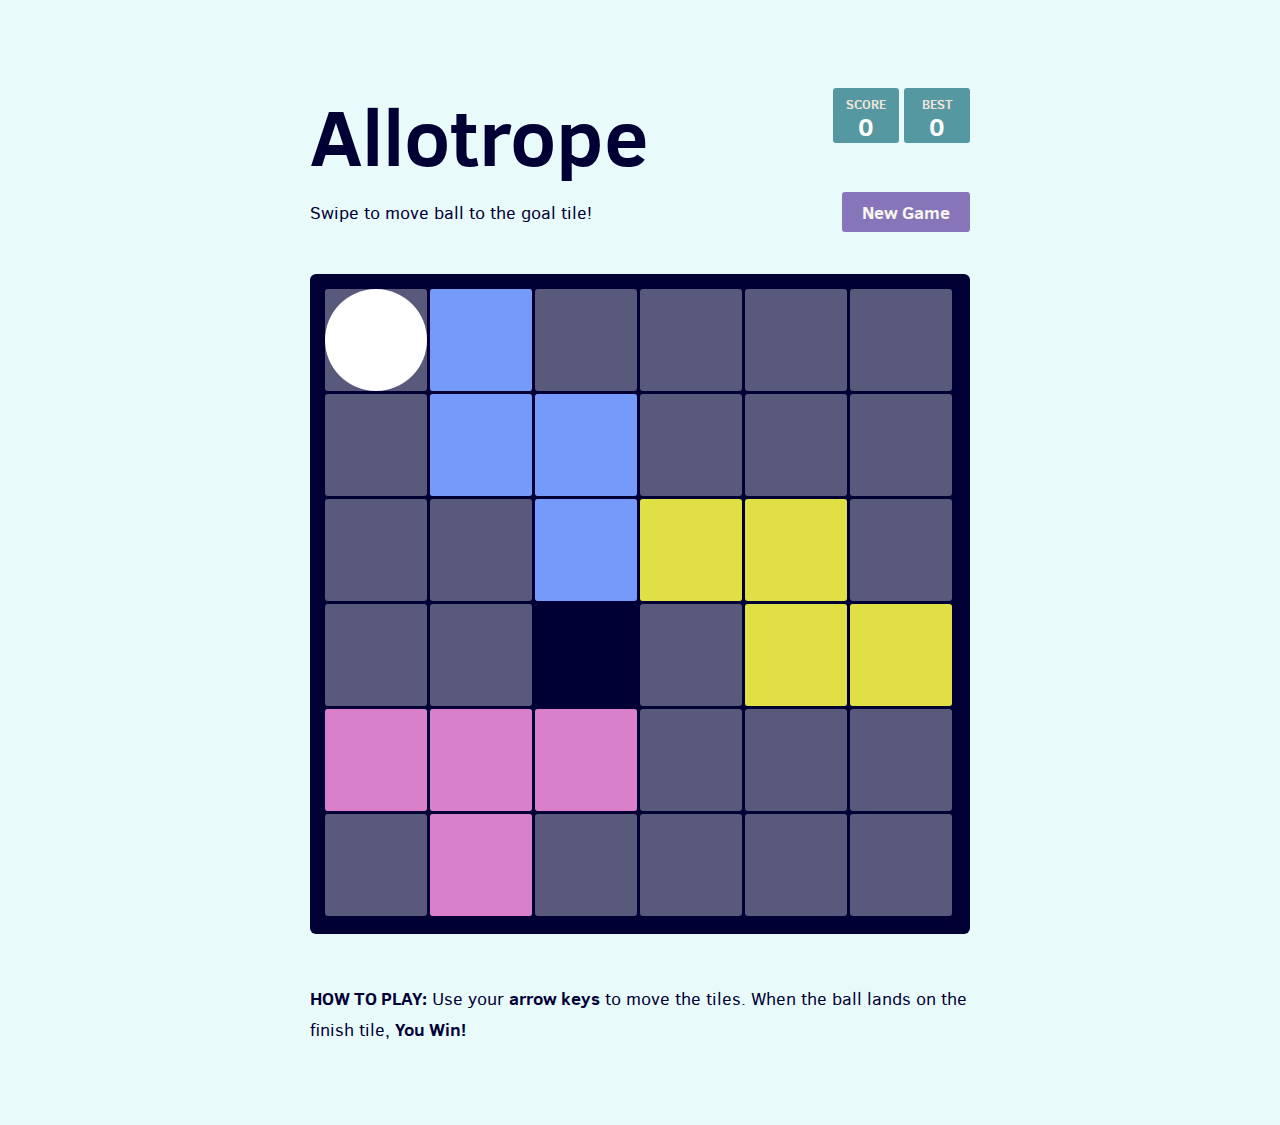
==== commit 2bd18b14: "added win callback" ====
--- a/index.html
+++ b/index.html
@@ -36,7 +36,7 @@
       <div class="game-message">
         <p></p>
         <div class="lower">
-	        <a class="keep-playing-button">Keep going</a>
+	        <!--<a class="keep-playing-button">Next Level</a>-->
           <a class="retry-button">Try again</a>
         </div>
       </div>
@@ -98,7 +98,7 @@
     </div>
 
     <p class="game-explanation">
-      <strong class="important">How to play:</strong> Use your <strong>arrow keys</strong> to move the tiles. When the ball reaches the finish tile, <strong>You Win!</strong>
+      <strong class="important">How to play:</strong> Use your <strong>arrow keys</strong> to move the tiles. When the ball lands on the finish tile, <strong>You Win!</strong>
     </p>
    
   </div>
--- a/style/main.css
+++ b/style/main.css
@@ -116,7 +116,7 @@
   margin-bottom: 30px; }
 
 .container {
-  width: 720px; /*Changed Value*/
+  width: 660px; /*Changed Value*/
   margin: 0 auto; }
 
 @-webkit-keyframes fade-in {
@@ -183,7 +183,7 @@
       margin-top: 59px; }
     .game-container .game-message a {
       display: inline-block;
-      background: #8f7a66;
+      background: #000035;
       border-radius: 3px;
       padding: 0 20px;
       text-decoration: none;
@@ -194,7 +194,7 @@
       .game-container .game-message a.keep-playing-button {
         display: none; }
     .game-container .game-message.game-won {
-      background: rgba(237, 194, 46, 0.5);
+      background: rgba(116, 94, 185, 0.5);
       color: #f9f6f2; }
       .game-container .game-message.game-won a.keep-playing-button {
         display: inline-block; }
@@ -203,6 +203,7 @@
 
 .grid-container {
   position: absolute;
+  margin: 0 auto;
   z-index: 1; }
 
 .grid-row {
@@ -438,6 +439,12 @@
     background: #FFFFFF;
     border-radius: 51px;
   }
+  .tile.tile-G .tile-inner {
+    color: #f9f6f2;
+    background: rgba(0,0,0,.35);
+    border-radius: 3px;
+    z-index:10;
+  }
   /*.tile.tile-128 .tile-inner {*/
   /*  color: #f9f6f2;*/
   /*  background: #edcf72;*/
@@ -610,306 +617,306 @@
 .game-explanation {
   margin-top: 50px; }
 
-/*@media screen and (max-width: 720px) {*/
-/*  html, body {*/
-/*    font-size: 15px; }*/
-
-/*  body {*/
-/*    margin: 20px 0;*/
-/*    padding: 0 20px; }*/
-
-/*  h1.title {*/
-/*    font-size: 27px;*/
-/*    margin-top: 15px; }*/
-
-/*  .container {*/
-/*    width: 308px;*/
-/*    margin: 0 auto; }*/
-
-/*  .score-container, .best-container {*/
-/*    margin-top: 0;*/
-/*    padding: 15px 10px;*/
-/*    min-width: 40px; }*/
-
-/*  .heading {*/
-/*    margin-bottom: 10px; }*/
-
-/*  .game-intro {*/
-/*    width: 55%;*/
-/*    display: block;*/
-/*    box-sizing: border-box;*/
-/*    line-height: 1.65; }*/
-
-/*  .restart-button {*/
-/*    width: 42%;*/
-/*    padding: 0;*/
-/*    display: block;*/
-/*    box-sizing: border-box;*/
-/*    margin-top: 2px; }*/
+@media screen and (max-width: 720px) {
+  html, body {
+    font-size: 15px; }
+
+  body {
+    margin: 20px 0;
+    padding: 0 20px; }
+
+  h1.title {
+    font-size: 27px;
+    margin-top: 15px; }
+
+  .container {
+    width: 308px;
+    margin: 0 auto; }
+
+  .score-container, .best-container {
+    margin-top: 0;
+    padding: 15px 10px;
+    min-width: 40px; }
+
+  .heading {
+    margin-bottom: 10px; }
+
+  .game-intro {
+    width: 55%;
+    display: block;
+    box-sizing: border-box;
+    line-height: 1.65; }
+
+  .restart-button {
+    width: 42%;
+    padding: 0;
+    display: block;
+    box-sizing: border-box;
+    margin-top: 2px; }
     
-/*  .grid-goalcell{*/
-  /*width: 45px;/*Changed Value*/
-  /*height: 45px;/*Changed Value*/
-/*  margin-right: 3px;*/
-/*  float: left;*/
-/*  border-radius: 3px;*/
-  /*background-image: url("file:///home/chronos/u-d3b57c713d5e4509a0c4be93cec22db57192ea99/Downloads/allotrope-js/checkered_border_transparent_small.png");*/
-/*  background-image: url("http://scott-swarthout.github.io/allotrope-js/checkered_border_transparent_small.png");*/
-/*  background-color: rgba(255, 255, 255, 0.35);*/
-/*}*/
-
-/*  .game-container {*/
-/*    margin-top: 17px;*/
-/*    position: relative;*/
-/*    padding: 10px;*/
-/*    cursor: default;*/
-/*    -webkit-touch-callout: none;*/
-/*    -ms-touch-callout: none;*/
-/*    -webkit-user-select: none;*/
-/*    -moz-user-select: none;*/
-/*    -ms-user-select: none;*/
-/*    -ms-touch-action: none;*/
-/*    touch-action: none;*/
-/*    background: #000035;*/
-/*    border-radius: 6px;*/
-/*    width: 308px;*/
-/*    height: 308px;*/
-/*    -webkit-box-sizing: border-box;*/
-/*    -moz-box-sizing: border-box;*/
-/*    box-sizing: border-box; }*/
-/*    .game-container .game-message {*/
-/*      display: none;*/
-/*      position: absolute;*/
-/*      top: 0;*/
-/*      right: 0;*/
-/*      bottom: 0;*/
-/*      left: 0;*/
-/*      background: rgba(238, 228, 218, 0.5);*/
-/*      z-index: 100;*/
-/*      text-align: center;*/
-/*      -webkit-animation: fade-in 800ms ease 1200ms;*/
-/*      -moz-animation: fade-in 800ms ease 1200ms;*/
-/*      animation: fade-in 800ms ease 1200ms;*/
-/*      -webkit-animation-fill-mode: both;*/
-/*      -moz-animation-fill-mode: both;*/
-/*      animation-fill-mode: both; }*/
-/*      .game-container .game-message p {*/
-/*        font-size: 60px;*/
-/*        font-weight: bold;*/
-/*        height: 60px;*/
-/*        line-height: 60px;*/
-/*        margin-top: 222px; }*/
-/*      .game-container .game-message .lower {*/
-/*        display: block;*/
-/*        margin-top: 59px; }*/
-/*      .game-container .game-message a {*/
-/*        display: inline-block;*/
-/*        background: #8f7a66;*/
-/*        border-radius: 3px;*/
-/*        padding: 0 20px;*/
-/*        text-decoration: none;*/
-/*        color: #f9f6f2;*/
-/*        height: 40px;*/
-/*        line-height: 42px;*/
-/*        margin-left: 9px; }*/
-/*        .game-container .game-message a.keep-playing-button {*/
-/*          display: none; }*/
-/*      .game-container .game-message.game-won {*/
-/*        background: rgba(237, 194, 46, 0.5);*/
-/*        color: #f9f6f2; }*/
-/*        .game-container .game-message.game-won a.keep-playing-button {*/
-/*          display: inline-block; }*/
-/*      .game-container .game-message.game-won, .game-container .game-message.game-over {*/
-/*        display: block; }*/
-
-/*  .grid-container {*/
-/*    height:288px;*/
-/*    width:288px;*/
-/*    position: absolute;*/
-/*    z-index: 1; }*/
-
-/*  .grid-row {*/
-/*    margin-bottom: 10px;*/
-/*    height:38px;*/
-/*    width:288px;*/
-/*  }*/
-    /*.grid-row:last-child {*/
-    /*  margin-bottom: 0; }*/
-/*    .grid-row:after {*/
-/*      content: "";*/
-/*      display: block;*/
-/*      clear: both; }*/
-
-/*  .grid-cell {*/
-/*    width: 45px;*/
-/*    height: 45px;*/
-/*    margin-right: 3px;*/
-/*    float: left;*/
-/*    border-radius: 3px;*/
-/*    background: rgba(255, 255, 255, 0.35); }*/
-/*    .grid-cell:last-child {*/
-/*      margin-right: 0; }*/
-
-/*  .tile-container {*/
-/*    position: absolute;*/
-/*    z-index: 2; }*/
-
-/*  .tile, .tile .tile-inner {*/
-/*    width: 45px;*/
-/*    height: 45px;*/
-/*    line-height: 67.5px; }*/
-/* .tile.tile-position-1-1 {*/
-/*  -webkit-transform: translate(0px, 0px);*/
-/*  -moz-transform: translate(0px, 0px);*/
-/*  transform: translate(0px, 0px); }*/
-/*.tile.tile-position-1-2 {*/
-/*  -webkit-transform: translate(0px, 48px);*/
-/*  -moz-transform: translate(0px, 48px);*/
-/*  transform: translate(0px, 48px); }*/
-/*.tile.tile-position-1-3 {*/
-/*  -webkit-transform: translate(0px, 96px);*/
-/*  -moz-transform: translate(0px, 96px);*/
-/*  transform: translate(0px, 96px); }*/
-/*.tile.tile-position-1-4 {*/
-/*  -webkit-transform: translate(0px, 144px);*/
-/*  -moz-transform: translate(0px, 144px);*/
-/*  transform: translate(0px, 144px); }*/
-/*.tile.tile-position-1-5 {*/
-/*  -webkit-transform: translate(0px, 192px);*/
-/*  -moz-transform: translate(0px, 192px);*/
-/*  transform: translate(0px, 192px); }*/
-/*.tile.tile-position-1-6 {*/
-/*  -webkit-transform: translate(0px, 240px);*/
-/*  -moz-transform: translate(0px, 240px);*/
-/*  transform: translate(0px, 240px); }*/
-/*.tile.tile-position-2-1 {*/
-/*  -webkit-transform: translate(48px, 0px);*/
-/*  -moz-transform: translate(48px, 0px);*/
-/*  transform: translate(48px, 0px); }*/
-/*.tile.tile-position-2-2 {*/
-/*  -webkit-transform: translate(48px, 48px);*/
-/*  -moz-transform: translate(48px, 48px);*/
-/*  transform: translate(48px, 48px); }*/
-/*.tile.tile-position-2-3 {*/
-/*  -webkit-transform: translate(48px, 96px);*/
-/*  -moz-transform: translate(48px, 96px);*/
-/*  transform: translate(48px, 96px); }*/
-/*.tile.tile-position-2-4 {*/
-/*  -webkit-transform: translate(48px, 144px);*/
-/*  -moz-transform: translate(48px, 144px);*/
-/*  transform: translate(48px, 144px); }*/
-/*.tile.tile-position-2-5 {*/
-/*  -webkit-transform: translate(48px, 192px);*/
-/*  -moz-transform: translate(48px, 192px);*/
-/*  transform: translate(48px, 192px); }*/
-/*.tile.tile-position-2-6 {*/
-/*  -webkit-transform: translate(48px, 240px);*/
-/*  -moz-transform: translate(48px, 240px);*/
-/*  transform: translate(48px, 240px); }*/
-/*.tile.tile-position-3-1 {*/
-/*  -webkit-transform: translate(96px, 0px);*/
-/*  -moz-transform: translate(96px, 0px);*/
-/*  transform: translate(96px, 0px); }*/
-/*.tile.tile-position-3-2 {*/
-/*  -webkit-transform: translate(96px, 48px);*/
-/*  -moz-transform: translate(96px, 48px);*/
-/*  transform: translate(96px, 48px); }*/
-/*.tile.tile-position-3-3 {*/
-/*  -webkit-transform: translate(96px, 96px);*/
-/*  -moz-transform: translate(96px, 96px);*/
-/*  transform: translate(96px, 96px); }*/
-/*.tile.tile-position-3-4 {*/
-/*  -webkit-transform: translate(96px, 144px);*/
-/*  -moz-transform: translate(96px, 144px);*/
-/*  transform: translate(96px, 144px); }*/
-/*.tile.tile-position-3-5 {*/
-/*  -webkit-transform: translate(96px, 192px);*/
-/*  -moz-transform: translate(96px, 192px);*/
-/*  transform: translate(96px, 192px); }*/
-/*.tile.tile-position-3-6 {*/
-/*  -webkit-transform: translate(96px, 240px);*/
-/*  -moz-transform: translate(96px, 240px);*/
-/*  transform: translate(96px, 240px); }*/
-/*.tile.tile-position-4-1 {*/
-/*  -webkit-transform: translate(144px, 0px);*/
-/*  -moz-transform: translate(144px, 0px);*/
-/*  transform: translate(144px, 0px); }*/
-/*.tile.tile-position-4-2 {*/
-/*  -webkit-transform: translate(144px, 48px);*/
-/*  -moz-transform: translate(144px, 48px);*/
-/*  transform: translate(144px, 48px); }*/
-/*.tile.tile-position-4-3 {*/
-/*  -webkit-transform: translate(144px, 96px);*/
-/*  -moz-transform: translate(144px, 96px);*/
-/*  transform: translate(144px, 96px); }*/
-/*.tile.tile-position-4-4 {*/
-/*  -webkit-transform: translate(144px, 144px);*/
-/*  -moz-transform: translate(144px, 144px);*/
-/*  transform: translate(144px, 144px); }*/
-/*.tile.tile-position-4-5 {*/
-/*  -webkit-transform: translate(144px, 192px);*/
-/*  -moz-transform: translate(144px, 192px);*/
-/*  transform: translate(144px, 192px); }*/
-/*.tile.tile-position-4-6 {*/
-/*  -webkit-transform: translate(144px, 240px);*/
-/*  -moz-transform: translate(144px, 240px);*/
-/*  transform: translate(144px, 240px); }*/
-/*.tile.tile-position-5-1 {*/
-/*  -webkit-transform: translate(192px, 0px);*/
-/*  -moz-transform: translate(192px, 0px);*/
-/*  transform: translate(192px, 0px); }*/
-/*.tile.tile-position-5-2 {*/
-/*  -webkit-transform: translate(192px, 48px);*/
-/*  -moz-transform: translate(192px, 48px);*/
-/*  transform: translate(192px, 48px); }*/
-/*.tile.tile-position-5-3 {*/
-/*  -webkit-transform: translate(192px, 96px);*/
-/*  -moz-transform: translate(192px, 96px);*/
-/*  transform: translate(192px, 96px); }*/
-/*.tile.tile-position-5-4 {*/
-/*  -webkit-transform: translate(192px, 144px);*/
-/*  -moz-transform: translate(192px, 144px);*/
-/*  transform: translate(192px, 144px); }*/
-/*.tile.tile-position-5-5 {*/
-/*  -webkit-transform: translate(192px, 192);*/
-/*  -moz-transform: translate(192px, 192px);*/
-/*  transform: translate(192px, 192px); }*/
-/*.tile.tile-position-5-6 {*/
-/*  -webkit-transform: translate(192px, 240px);*/
-/*  -moz-transform: translate(192px, 240px);*/
-/*  transform: translate(192px, 240px); }*/
-/*.tile.tile-position-6-1 {*/
-/*  -webkit-transform: translate(240px, 0px);*/
-/*  -moz-transform: translate(240px, 0px);*/
-/*  transform: translate(240px, 0px); }*/
-/*.tile.tile-position-6-2 {*/
-/*  -webkit-transform: translate(240px, 48px);*/
-/*  -moz-transform: translate(240px, 48px);*/
-/*  transform: translate(240px, 48px); }*/
-/*.tile.tile-position-6-3 {*/
-/*  -webkit-transform: translate(240px, 96px);*/
-/*  -moz-transform: translate(240px, 96px);*/
-/*  transform: translate(240px, 96px); }*/
-/*.tile.tile-position-6-4 {*/
-/*  -webkit-transform: translate(240px, 144px);*/
-/*  -moz-transform: translate(240px, 144px);*/
-/*  transform: translate(240px, 144px); }*/
-/*.tile.tile-position-6-5 {*/
-/*  -webkit-transform: translate(240px, 192);*/
-/*  -moz-transform: translate(240px, 192px);*/
-/*  transform: translate(240px, 192px); }*/
-/*.tile.tile-position-6-6 {*/
-/*  -webkit-transform: translate(240px, 240px);*/
-/*  -moz-transform: translate(240px, 240px);*/
-/*  transform: translate(240px, 240px); }*/
-
-/*  .tile .tile-inner {*/
-/*    font-size: 35px; }*/
-
-/*  .game-message p {*/
-/*    font-size: 30px !important;*/
-/*    height: 30px !important;*/
-/*    line-height: 30px !important;*/
-/*    margin-top: 90px !important; }*/
-/*  .game-message .lower {*/
-/*    margin-top: 30px !important; } }*/
+  .grid-goalcell{
+  width: 45px;
+  height: 45px;
+  margin-right: 3px;
+  float: left;
+  border-radius: 3px;
+  background-image: url("file:///home/chronos/u-d3b57c713d5e4509a0c4be93cec22db57192ea99/Downloads/allotrope-js/checkered_border_transparent_small.png");
+  background-image: url("http://scott-swarthout.github.io/allotrope-js/checkered_border_transparent_small.png");
+  background-color: rgba(255, 255, 255, 0.35);
+}
+
+  .game-container {
+    margin-top: 17px;
+    position: relative;
+    padding: 10px;
+    cursor: default;
+    -webkit-touch-callout: none;
+    -ms-touch-callout: none;
+    -webkit-user-select: none;
+    -moz-user-select: none;
+    -ms-user-select: none;
+    -ms-touch-action: none;
+    touch-action: none;
+    background: #000035;
+    border-radius: 6px;
+    width: 308px;
+    height: 308px;
+    -webkit-box-sizing: border-box;
+    -moz-box-sizing: border-box;
+    box-sizing: border-box; }
+    .game-container .game-message {
+      display: none;
+      position: absolute;
+      top: 0;
+      right: 0;
+      bottom: 0;
+      left: 0;
+      background: rgba(238, 228, 218, 0.5);
+      z-index: 100;
+      text-align: center;
+      -webkit-animation: fade-in 400ms ease 600ms;
+      -moz-animation: fade-in 400ms ease 600ms;
+      animation: fade-in 400ms ease 600ms;
+      -webkit-animation-fill-mode: both;
+      -moz-animation-fill-mode: both;
+      animation-fill-mode: both; }
+      .game-container .game-message p {
+        font-size: 60px;
+        font-weight: bold;
+        height: 60px;
+        line-height: 60px;
+        margin-top: 222px; }
+      .game-container .game-message .lower {
+        display: block;
+        margin-top: 59px; }
+      .game-container .game-message a {
+        display: inline-block;
+        background: #8f7a66;
+        border-radius: 3px;
+        padding: 0 20px;
+        text-decoration: none;
+        color: #f9f6f2;
+        height: 40px;
+        line-height: 42px;
+        margin-left: 9px; }
+        .game-container .game-message a.keep-playing-button {
+          display: none; }
+      .game-container .game-message.game-won {
+        background: rgba(116, 94, 185, 0.5);
+        color: #f9f6f2; }
+        .game-container .game-message.game-won a.keep-playing-button {
+          display: inline-block; }
+      .game-container .game-message.game-won, .game-container .game-message.game-over {
+        display: block; }
+
+  .grid-container {
+    height:288px;
+    width:288px;
+    position: absolute;
+    z-index: 1; }
+
+  .grid-row {
+    margin-bottom: 10px;
+    height:38px;
+    width:288px;
+  }
+    .grid-row:last-child {
+      margin-bottom: 0; }
+    .grid-row:after {
+      content: "";
+      display: block;
+      clear: both; }
+
+  .grid-cell {
+    width: 45px;
+    height: 45px;
+    margin-right: 3px;
+    float: left;
+    border-radius: 3px;
+    background: rgba(255, 255, 255, 0.35); }
+    .grid-cell:last-child {
+      margin-right: 0; }
+
+  .tile-container {
+    position: absolute;
+    z-index: 2; }
+
+  .tile, .tile .tile-inner {
+    width: 45px;
+    height: 45px;
+    line-height: 67.5px; }
+ .tile.tile-position-1-1 {
+  -webkit-transform: translate(0px, 0px);
+  -moz-transform: translate(0px, 0px);
+  transform: translate(0px, 0px); }
+.tile.tile-position-1-2 {
+  -webkit-transform: translate(0px, 48px);
+  -moz-transform: translate(0px, 48px);
+  transform: translate(0px, 48px); }
+.tile.tile-position-1-3 {
+  -webkit-transform: translate(0px, 96px);
+  -moz-transform: translate(0px, 96px);
+  transform: translate(0px, 96px); }
+.tile.tile-position-1-4 {
+  -webkit-transform: translate(0px, 144px);
+  -moz-transform: translate(0px, 144px);
+  transform: translate(0px, 144px); }
+.tile.tile-position-1-5 {
+  -webkit-transform: translate(0px, 192px);
+  -moz-transform: translate(0px, 192px);
+  transform: translate(0px, 192px); }
+.tile.tile-position-1-6 {
+  -webkit-transform: translate(0px, 240px);
+  -moz-transform: translate(0px, 240px);
+  transform: translate(0px, 240px); }
+.tile.tile-position-2-1 {
+  -webkit-transform: translate(48px, 0px);
+  -moz-transform: translate(48px, 0px);
+  transform: translate(48px, 0px); }
+.tile.tile-position-2-2 {
+  -webkit-transform: translate(48px, 48px);
+  -moz-transform: translate(48px, 48px);
+  transform: translate(48px, 48px); }
+.tile.tile-position-2-3 {
+  -webkit-transform: translate(48px, 96px);
+  -moz-transform: translate(48px, 96px);
+  transform: translate(48px, 96px); }
+.tile.tile-position-2-4 {
+  -webkit-transform: translate(48px, 144px);
+  -moz-transform: translate(48px, 144px);
+  transform: translate(48px, 144px); }
+.tile.tile-position-2-5 {
+  -webkit-transform: translate(48px, 192px);
+  -moz-transform: translate(48px, 192px);
+  transform: translate(48px, 192px); }
+.tile.tile-position-2-6 {
+  -webkit-transform: translate(48px, 240px);
+  -moz-transform: translate(48px, 240px);
+  transform: translate(48px, 240px); }
+.tile.tile-position-3-1 {
+  -webkit-transform: translate(96px, 0px);
+  -moz-transform: translate(96px, 0px);
+  transform: translate(96px, 0px); }
+.tile.tile-position-3-2 {
+  -webkit-transform: translate(96px, 48px);
+  -moz-transform: translate(96px, 48px);
+  transform: translate(96px, 48px); }
+.tile.tile-position-3-3 {
+  -webkit-transform: translate(96px, 96px);
+  -moz-transform: translate(96px, 96px);
+  transform: translate(96px, 96px); }
+.tile.tile-position-3-4 {
+  -webkit-transform: translate(96px, 144px);
+  -moz-transform: translate(96px, 144px);
+  transform: translate(96px, 144px); }
+.tile.tile-position-3-5 {
+  -webkit-transform: translate(96px, 192px);
+  -moz-transform: translate(96px, 192px);
+  transform: translate(96px, 192px); }
+.tile.tile-position-3-6 {
+  -webkit-transform: translate(96px, 240px);
+  -moz-transform: translate(96px, 240px);
+  transform: translate(96px, 240px); }
+.tile.tile-position-4-1 {
+  -webkit-transform: translate(144px, 0px);
+  -moz-transform: translate(144px, 0px);
+  transform: translate(144px, 0px); }
+.tile.tile-position-4-2 {
+  -webkit-transform: translate(144px, 48px);
+  -moz-transform: translate(144px, 48px);
+  transform: translate(144px, 48px); }
+.tile.tile-position-4-3 {
+  -webkit-transform: translate(144px, 96px);
+  -moz-transform: translate(144px, 96px);
+  transform: translate(144px, 96px); }
+.tile.tile-position-4-4 {
+  -webkit-transform: translate(144px, 144px);
+  -moz-transform: translate(144px, 144px);
+  transform: translate(144px, 144px); }
+.tile.tile-position-4-5 {
+  -webkit-transform: translate(144px, 192px);
+  -moz-transform: translate(144px, 192px);
+  transform: translate(144px, 192px); }
+.tile.tile-position-4-6 {
+  -webkit-transform: translate(144px, 240px);
+  -moz-transform: translate(144px, 240px);
+  transform: translate(144px, 240px); }
+.tile.tile-position-5-1 {
+  -webkit-transform: translate(192px, 0px);
+  -moz-transform: translate(192px, 0px);
+  transform: translate(192px, 0px); }
+.tile.tile-position-5-2 {
+  -webkit-transform: translate(192px, 48px);
+  -moz-transform: translate(192px, 48px);
+  transform: translate(192px, 48px); }
+.tile.tile-position-5-3 {
+  -webkit-transform: translate(192px, 96px);
+  -moz-transform: translate(192px, 96px);
+  transform: translate(192px, 96px); }
+.tile.tile-position-5-4 {
+  -webkit-transform: translate(192px, 144px);
+  -moz-transform: translate(192px, 144px);
+  transform: translate(192px, 144px); }
+.tile.tile-position-5-5 {
+  -webkit-transform: translate(192px, 192);
+  -moz-transform: translate(192px, 192px);
+  transform: translate(192px, 192px); }
+.tile.tile-position-5-6 {
+  -webkit-transform: translate(192px, 240px);
+  -moz-transform: translate(192px, 240px);
+  transform: translate(192px, 240px); }
+.tile.tile-position-6-1 {
+  -webkit-transform: translate(240px, 0px);
+  -moz-transform: translate(240px, 0px);
+  transform: translate(240px, 0px); }
+.tile.tile-position-6-2 {
+  -webkit-transform: translate(240px, 48px);
+  -moz-transform: translate(240px, 48px);
+  transform: translate(240px, 48px); }
+.tile.tile-position-6-3 {
+  -webkit-transform: translate(240px, 96px);
+  -moz-transform: translate(240px, 96px);
+  transform: translate(240px, 96px); }
+.tile.tile-position-6-4 {
+  -webkit-transform: translate(240px, 144px);
+  -moz-transform: translate(240px, 144px);
+  transform: translate(240px, 144px); }
+.tile.tile-position-6-5 {
+  -webkit-transform: translate(240px, 192);
+  -moz-transform: translate(240px, 192px);
+  transform: translate(240px, 192px); }
+.tile.tile-position-6-6 {
+  -webkit-transform: translate(240px, 240px);
+  -moz-transform: translate(240px, 240px);
+  transform: translate(240px, 240px); }
+
+  .tile .tile-inner {
+    font-size: 35px; }
+
+  .game-message p {
+    font-size: 30px !important;
+    height: 30px !important;
+    line-height: 30px !important;
+    margin-top: 90px !important; }
+  .game-message .lower {
+    margin-top: 30px !important; } }
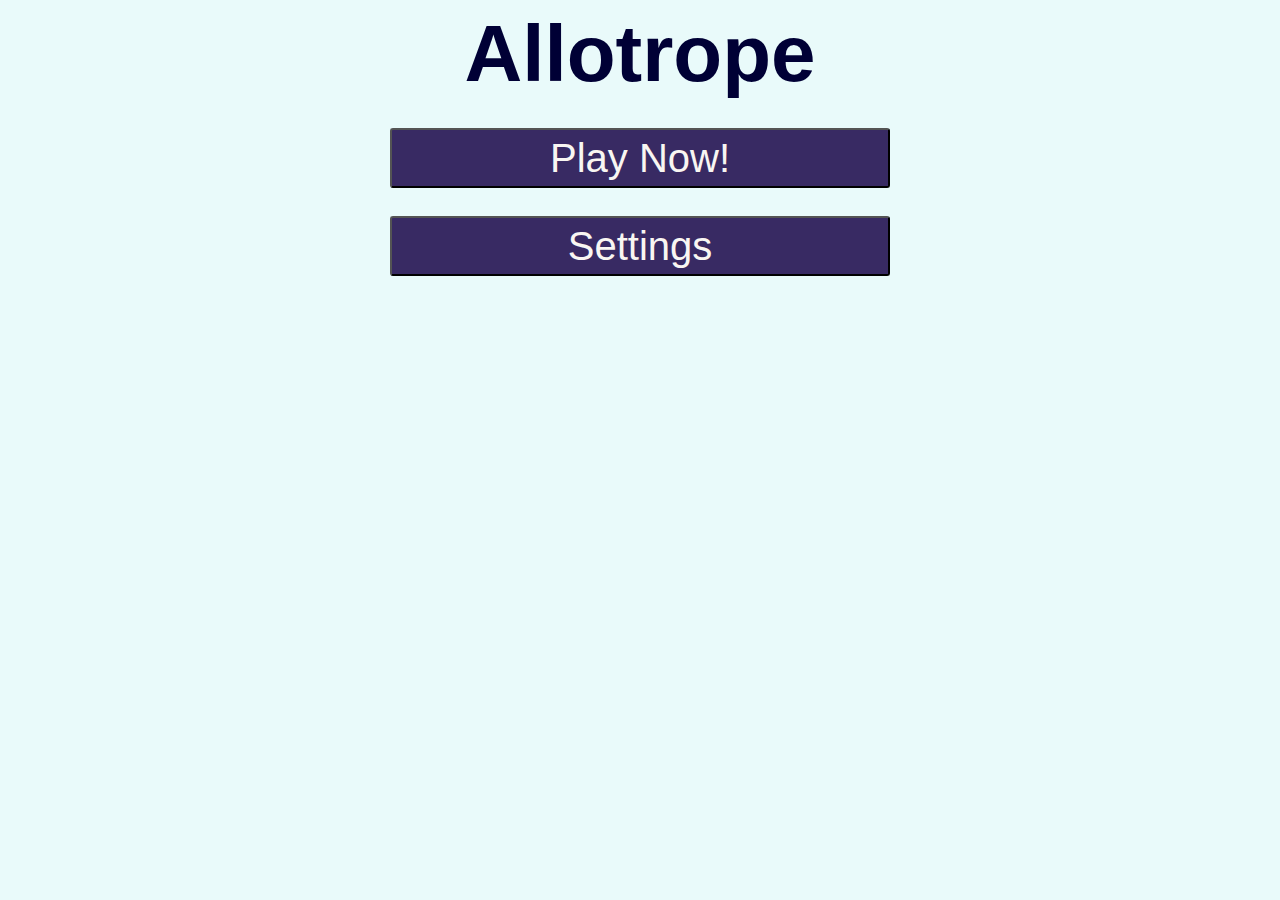
==== commit 6b429f29: "added menu system and support for multiple levels" ====
--- a/index.html
+++ b/index.html
@@ -1,117 +1,26 @@
 <!DOCTYPE html>
 <html>
 <head>
-  <meta charset="utf-8">
+	
+    <meta charset="utf-8">
   <title>Allotrope</title>
 
-  <link href="style/main.css" rel="stylesheet" type="text/css">
-  <link rel="shortcut icon" href="http://scott-swarthout.github.io/allotrope-js/Allotrope Logo.ico">
-  <meta name="viewport" content="width=device-width,height=device-height,initial-scale=1,maximum-scale=1,user-scalable=yes" />
-  <!--<link rel="apple-touch-icon" href="meta/apple-touch-icon.png">-->
-  <!--<link rel="apple-touch-startup-image" href="meta/apple-touch-startup-image-640x1096.png" media="(device-width: 320px) and (device-height: 568px) and (-webkit-device-pixel-ratio: 2)">-->
-  <!--<link rel="apple-touch-startup-image" href="meta/apple-touch-startup-image-640x920.png"  media="(device-width: 320px) and (device-height: 480px) and (-webkit-device-pixel-ratio: 2)">-->
-  <!--<meta name="apple-mobile-web-app-capable" content="yes">-->
-  <!--<meta name="apple-mobile-web-app-status-bar-style" content="black">-->
-
-  <!--<meta name="HandheldFriendly" content="True">-->
-  <!--<meta name="MobileOptimized" content="320">-->
-  <!--<meta name="viewport" content="width=device-width, target-densitydpi=160dpi, initial-scale=1.0, maximum-scale=1, user-scalable=no, minimal-ui">-->
+  <link href="style/homepage.css" rel="stylesheet" type="text/css">
+  <style>
+    ul{
+      columns:1;
+    }
+  </style>
 </head>
 <body>
-  <div class="container">
+
     <div class="heading">
       <h1 class="title">Allotrope</h1>
-      <div class="scores-container">
-        <div class="score-container">0</div>
-        <div class="best-container">0</div>
-      </div>
-    </div>
-
-    <div class="above-game">
-      <p class="game-intro">Swipe to move ball to the goal tile!</p>
-      <a class="restart-button">New Game</a>
-    </div>
-
-    <div class="game-container">
-      <div class="game-message">
-        <p></p>
-        <div class="lower">
-	        <!--<a class="keep-playing-button">Next Level</a>-->
-          <a class="retry-button">Try again</a>
-        </div>
-      </div>
-
-      <div class="grid-container">
-        <div class="grid-row">
-          <div class="grid-cell"></div>
-          <div class="grid-goalcell"></div>
-          <div class="grid-cell"></div>
-          <div class="grid-cell"></div>
-          <div class="grid-cell"></div>
-          <div class="grid-cell"></div>
-        </div>
-        <div class="grid-row">
-          <div class="grid-cell"></div>
-          <div class="grid-cell"></div>
-          <div class="grid-cell"></div>
-          <div class="grid-cell"></div>
-          <div class="grid-cell"></div>
-          <div class="grid-cell"></div>
-        </div>
-        <div class="grid-row">
-          <div class="grid-cell"></div>
-          <div class="grid-cell"></div>
-          <div class="grid-cell"></div>
-          <div class="grid-cell"></div>
-          <div class="grid-cell"></div>
-          <div class="grid-cell"></div>
-        </div>
-        <div class="grid-row">
-          <div class="grid-cell"></div>
-          <div class="grid-cell"></div>
-          <div class="grid-cell"></div>
-          <div class="grid-cell"></div>
-          <div class="grid-cell"></div>
-          <div class="grid-cell"></div>
-        </div>
-        <div class="grid-row">
-          <div class="grid-cell"></div>
-          <div class="grid-cell"></div>
-          <div class="grid-cell"></div>
-          <div class="grid-cell"></div>
-          <div class="grid-cell"></div>
-          <div class="grid-cell"></div>
-        </div>
-        <div class="grid-row">
-          <div class="grid-cell"></div>
-          <div class="grid-cell"></div>
-          <div class="grid-cell"></div>
-          <div class="grid-cell"></div>
-          <div class="grid-cell"></div>
-          <div class="grid-cell"></div>
-        </div>
-      </div>
-
-      <div class="tile-container">
-
-      </div>
-    </div>
-
-    <p class="game-explanation">
-      <strong class="important">How to play:</strong> Use your <strong>arrow keys</strong> to move the tiles. When the ball lands on the finish tile, <strong>You Win!</strong>
-    </p>
-   
-  </div>
-  <script src="http://ajax.googleapis.com/ajax/libs/jquery/1.11.1/jquery.min.js"></script>
-  <script src="js/bind_polyfill.js"></script>
-  <script src="js/classlist_polyfill.js"></script>
-  <script src="js/animframe_polyfill.js"></script>
-  <script src="js/keyboard_input_manager.js"></script>
-  <script src="js/html_actuator.js"></script>
-  <script src="js/grid.js"></script>
-  <script src="js/tile.js"></script>
-  <script src="js/local_storage_manager.js"></script>
-  <script src="js/game_manager.js"></script>
-  <script src="js/application.js"></script>
+	</div>
+	<ul>
+		<li><a href="level_select.html"><button type="button">Play Now!</button></a></li>
+		<li><a href="#"><button type="button">Settings</button></a></li>
+			
+	</ul>
 </body>
-</html>
+</html>--- a/style/homepage.css
+++ b/style/homepage.css
@@ -0,0 +1,68 @@
+/*
+    Document   : allotrope-js/style/homepage．css
+    Created on : 2014-09-30 06:48 PM
+    Author     : scott-swarthout
+    Description:
+    Purpose of the stylesheet follows.
+    To change this template use Tools | Templates.
+*/
+html{
+	background: #E9FAFA;
+}
+.title{
+	margin: 0;
+  padding: 0;
+  
+  color: #000035;
+  font-family: "Clear Sans", "Helvetica Neue", Arial, sans-serif;
+  font-size: 80px;
+	text-align:center;}
+	
+
+ul{
+  columns:1;
+	
+	display:block;
+     padding:5px;
+/* 	width:500px; */
+	margin:0 auto;
+	list-style-type: none;
+	text-align:center;
+	
+	
+}
+li{
+	
+	vertical-align:middle;
+	/*position: relative;*/
+  display: block;
+  
+  padding: 15px 25px;
+/*   font-size: 25px; */
+  height: 50px;
+  line-height: 50px;
+  font-weight: bold;
+  border-radius: 3px;
+  color: white;
+  margin-top: 8px;
+  text-align: center;
+}
+button{
+ 	display: inline-block;
+ 	/*vertical-align: top;*/
+font-size:40px;
+  background: #382a63;
+  border-radius: 3px;
+
+	
+	
+  text-decoration: none;
+  color: #f9f6f2;
+  height: 60px;
+	width:500px;
+
+/*   line-height: 42px; */
+/*   display: block; */
+  text-align: center;
+  
+}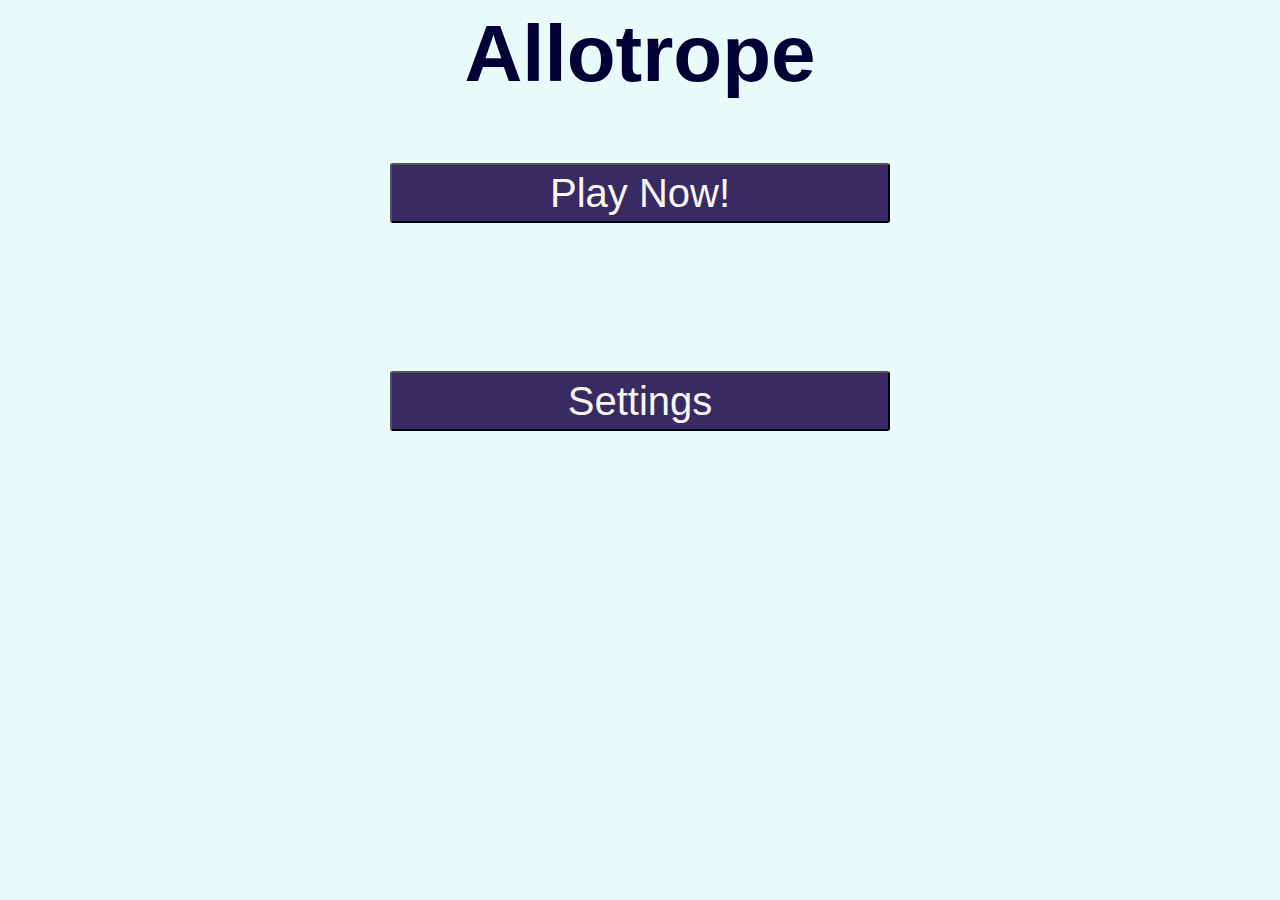
==== commit e5562f10: "mobile support testing" ====
--- a/index.html
+++ b/index.html
@@ -3,14 +3,11 @@
 <head>
 	
     <meta charset="utf-8">
+    <meta name="viewport" content="width=device-width,height=device-height,initial-scale=1.5,maximum-scale=1,user-scalable=yes" />
   <title>Allotrope</title>
 
   <link href="style/homepage.css" rel="stylesheet" type="text/css">
-  <style>
-    ul{
-      columns:1;
-    }
-  </style>
+  
 </head>
 <body>
 
--- a/style/homepage.css
+++ b/style/homepage.css
@@ -37,9 +37,9 @@
 	/*position: relative;*/
   display: block;
   
-  padding: 15px 25px;
+  padding: 50px 25px;
 /*   font-size: 25px; */
-  height: 50px;
+  height: 100px;
   line-height: 50px;
   font-weight: bold;
   border-radius: 3px;
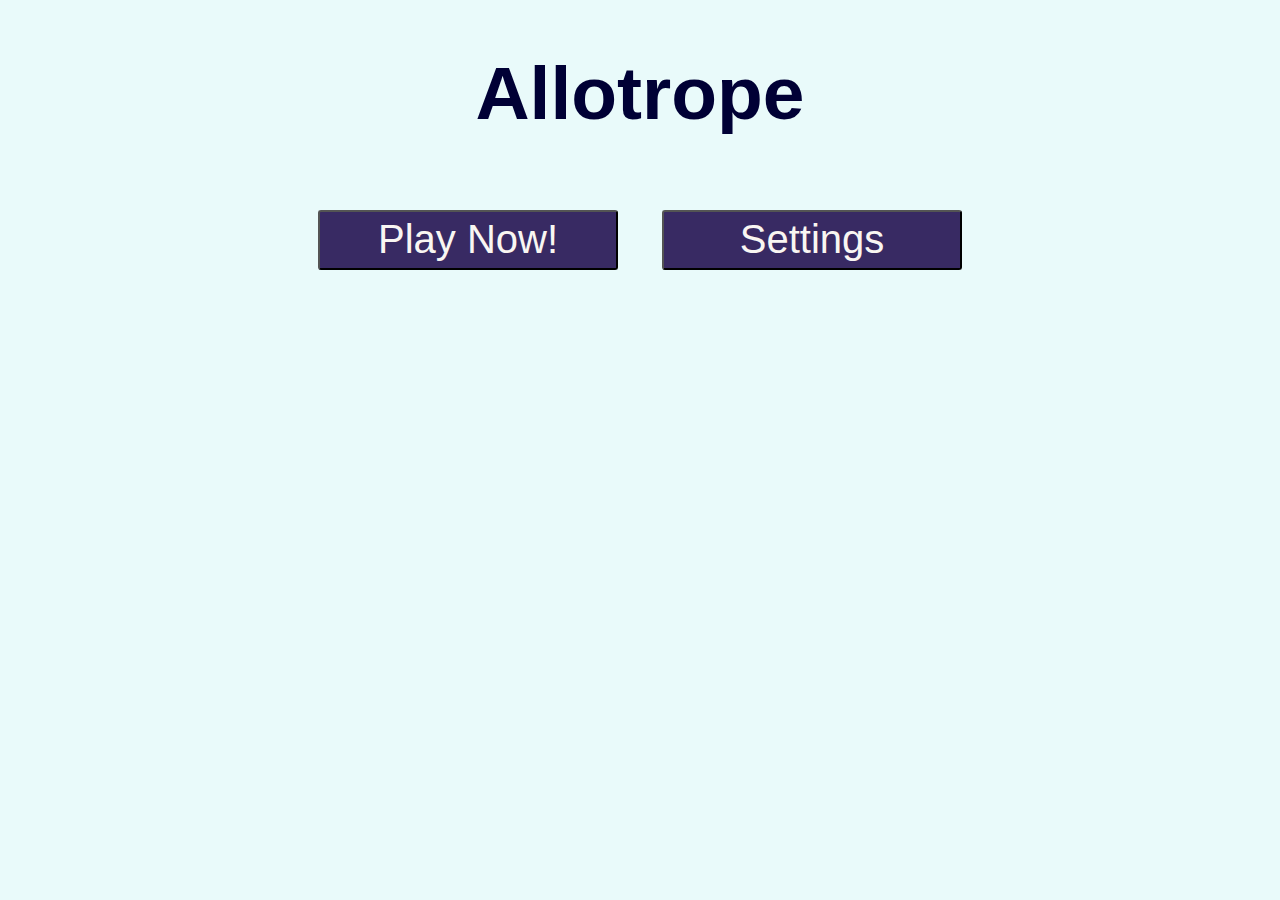
==== commit 6b905f36: "return to homepage button added" ====
--- a/index.html
+++ b/index.html
@@ -3,7 +3,7 @@
 <head>
 	
     <meta charset="utf-8">
-    <meta name="viewport" content="width=device-width,height=device-height,initial-scale=1.5,maximum-scale=1,user-scalable=yes" />
+    <meta name="viewport" content="width=device-width,height=device-height,initial-scale=1,maximum-scale=1,user-scalable=yes" />
   <title>Allotrope</title>
 
   <link href="style/homepage.css" rel="stylesheet" type="text/css">
@@ -12,7 +12,7 @@
 <body>
 
     <div class="heading">
-      <h1 class="title">Allotrope</h1>
+      <h1 class="title"><a href="index.html">Allotrope</a></h1>
 	</div>
 	<ul>
 		<li><a href="level_select.html"><button type="button">Play Now!</button></a></li>
--- a/style/homepage.css
+++ b/style/homepage.css
@@ -9,18 +9,24 @@
 html{
 	background: #E9FAFA;
 }
+a {
+  color: inherit;
+  text-decoration: inherit;
+}
 .title{
-	margin: 0;
+/* 	margin: 0; */
   padding: 0;
   
   color: #000035;
   font-family: "Clear Sans", "Helvetica Neue", Arial, sans-serif;
-  font-size: 80px;
-	text-align:center;}
+  font-size: 75px;
+	text-align:center;
+	text-decoration:none;
+}
 	
 
 ul{
-  columns:1;
+/*   columns:1; */
 	
 	display:block;
      padding:5px;
@@ -35,9 +41,9 @@
 	
 	vertical-align:middle;
 	/*position: relative;*/
-  display: block;
+  display: inline-block;
   
-  padding: 50px 25px;
+  padding: 10px 20px;
 /*   font-size: 25px; */
   height: 100px;
   line-height: 50px;
@@ -59,7 +65,7 @@
   text-decoration: none;
   color: #f9f6f2;
   height: 60px;
-	width:500px;
+	width:300px;
 
 /*   line-height: 42px; */
 /*   display: block; */
